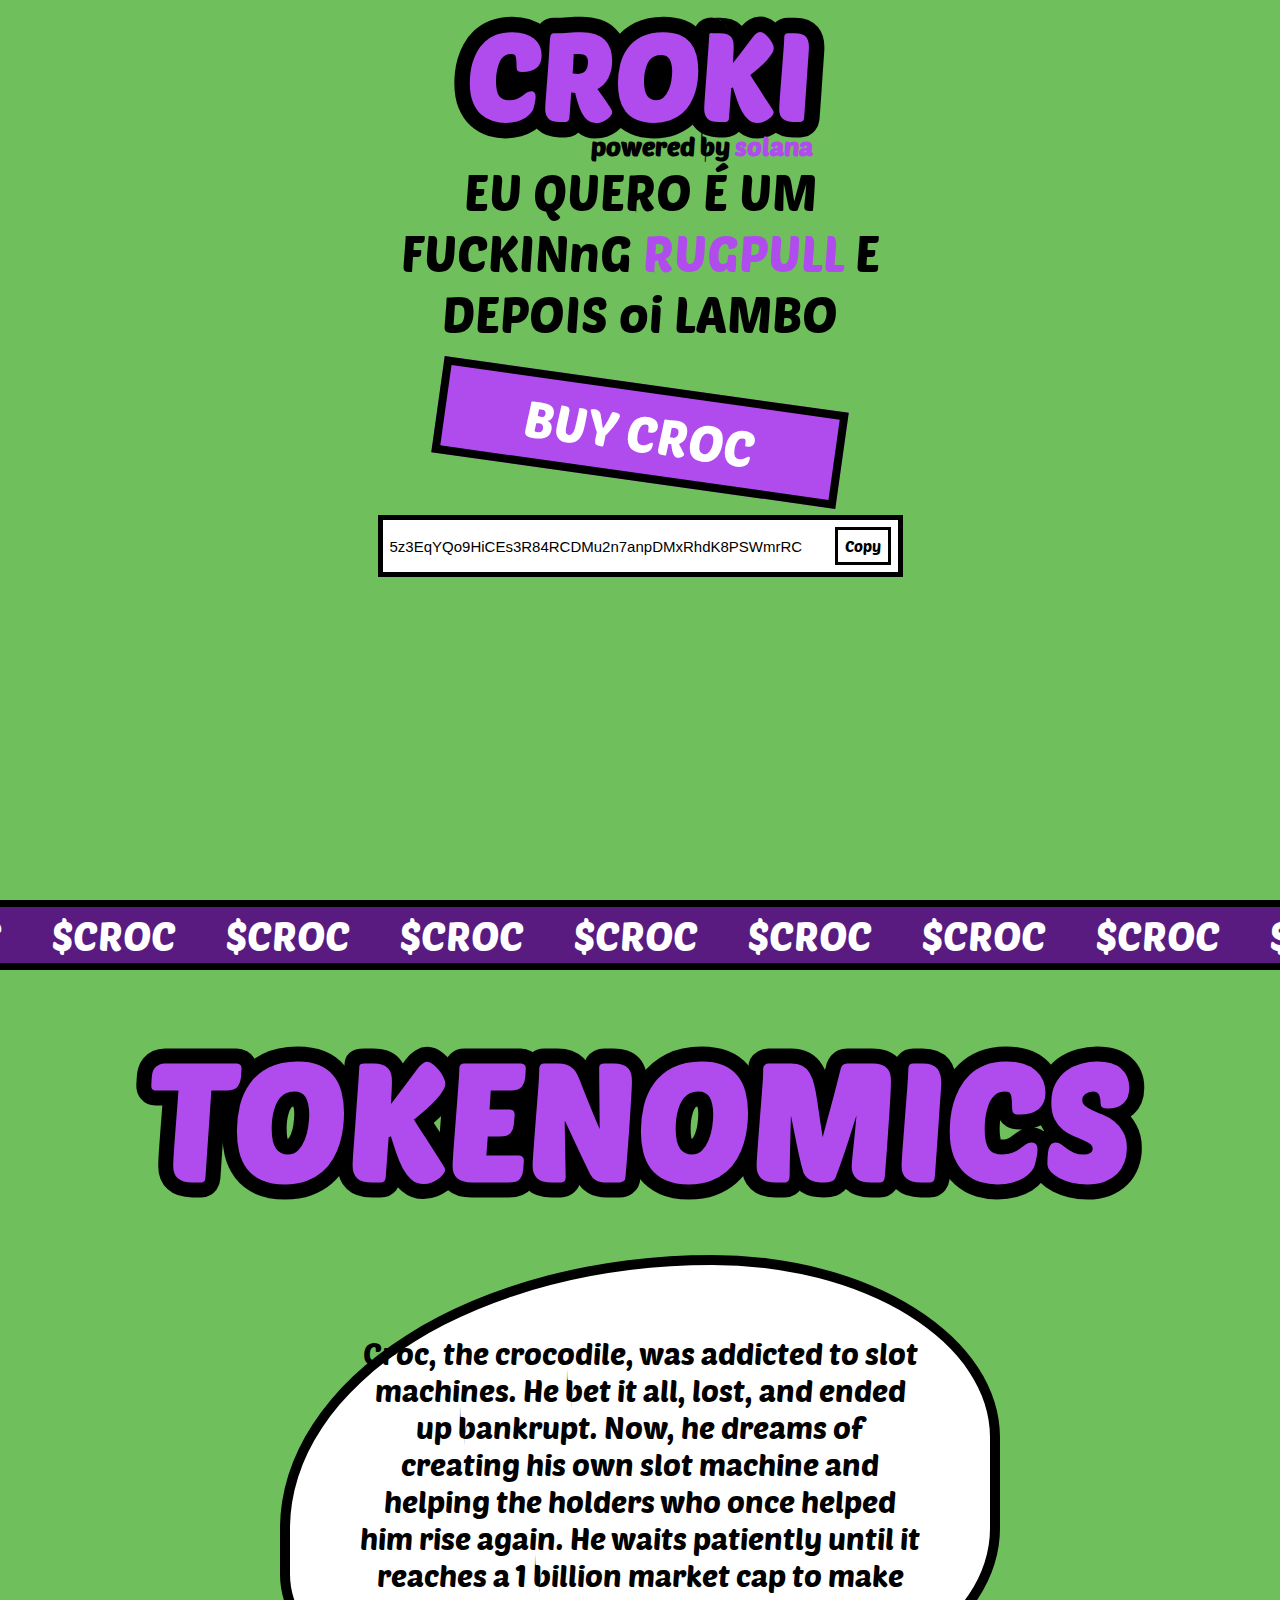
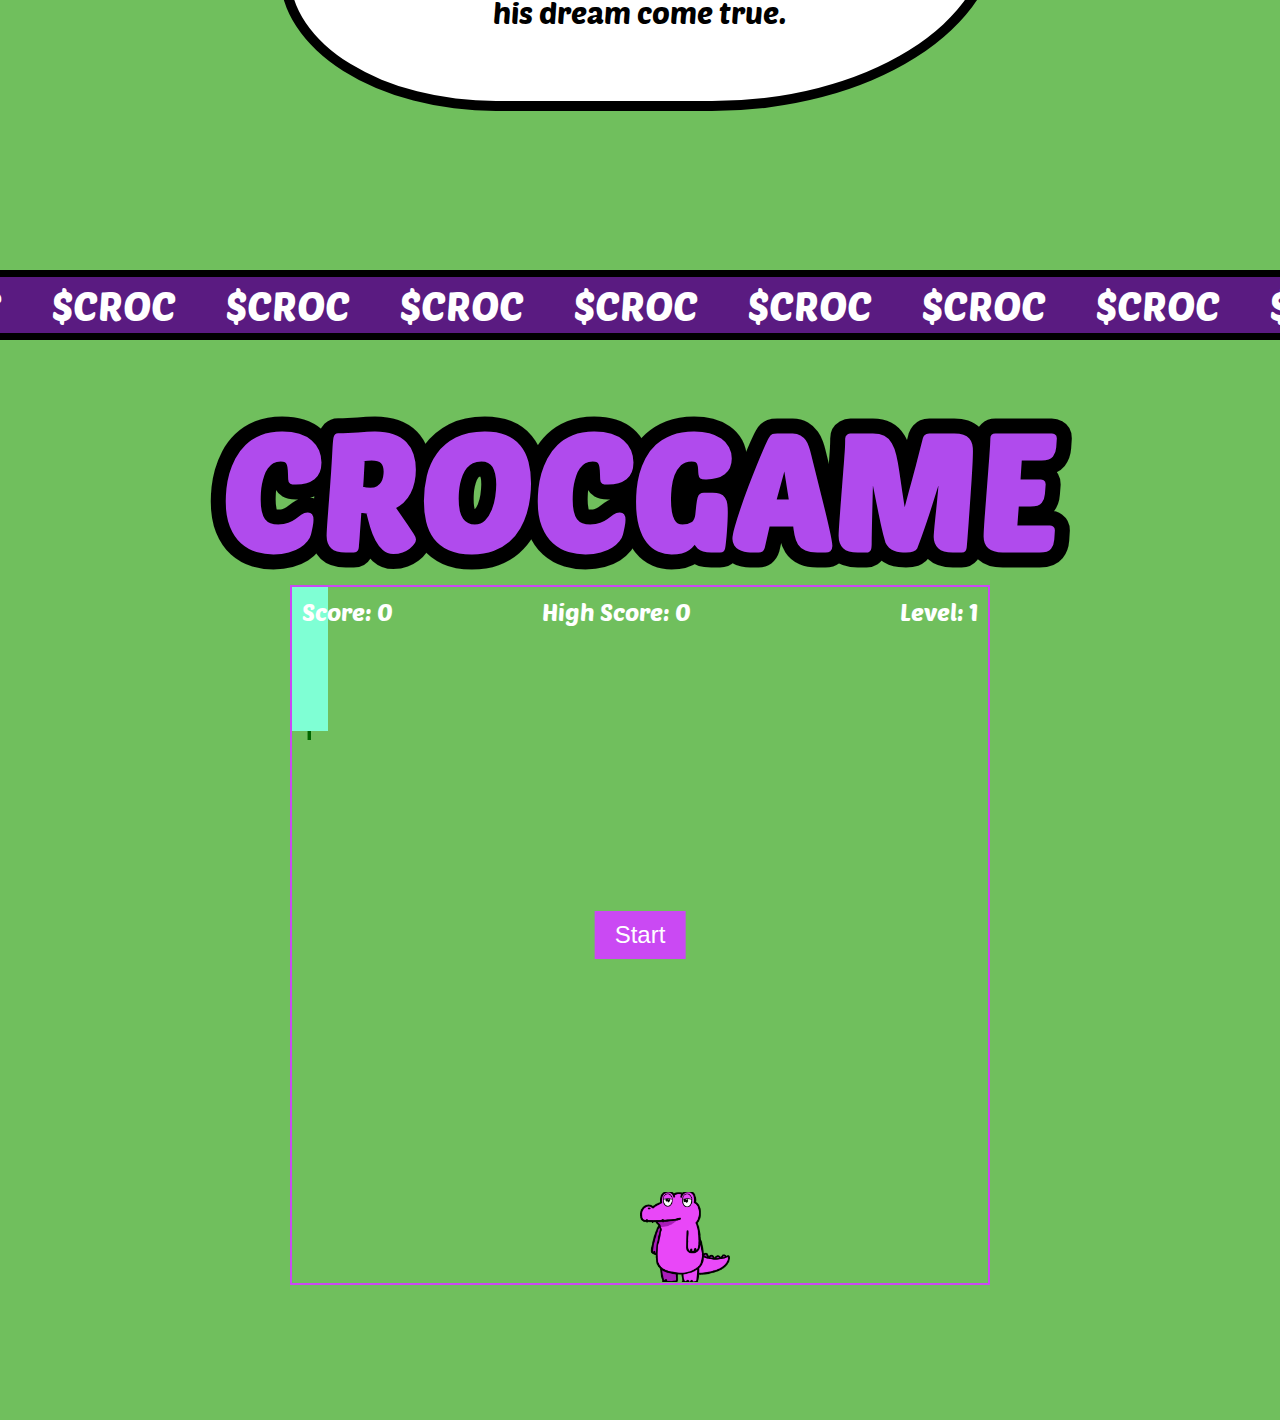
==== index.html @ 1fcf61d6 "." ====
<!DOCTYPE html>
<html lang="en">

<head>
    <meta charset="UTF-8">
    <meta name="viewport"
        content="height=device-height, width=device-width, initial-scale=1.0, minimum-scale=1.0, target-densitydpi=device-dpi">
    <link rel="stylesheet" href="style.css">
    <link rel="stylesheet" href="game.css">
    <link rel="stylesheet" href="coins.css">
    <script src="https://kit.fontawesome.com/4a74bfd6d0.js" crossorigin="anonymous"></script>
    <script src="game.js"></script>
    <title>CrocSlot</title>
</head>

<body>

    <section>
        <div class="hero">
            <div class="title">
                <h1>CROKI</h1>
                <h3>powered by <span>solana </span></h3>
            </div>
            <div class="hero2">
                <div class="main_img">
                    <img src="images/crocslot_animated_3.gif" alt="">
                </div>
                <div class="hero_right">
                    <div class="text">
                        <p>EU QUERO É UM FUCKINnG <span> RUGPULL</span> E DEPOIS oi LAMBO</p>
                    </div>
                    <a class="buy_btn" href="">BUY CROC</a>
                    <!-- <div class="social">
                        <ul>
                            <li><a href=""><i class="fa-brands fa-telegram"></i></a></li>
                            <li><a href=""><i class="fa-brands fa-x-twitter"></i></a></li>
                            <li><a href=""><i class="fa-brands fa-square-instagram"></i></a></li>
                        </ul>
                    </div> -->
                    <div class="wallet">
                        <div class="clipboard">
                            <input type="text" value="5z3EqYQo9HiCEs3R84RCDMu2n7anpDMxRhdK8PSWmrRC" id="myInput">
                            <button onclick="myFunction()">Copy </button>
                        </div>
                    </div>
                </div>
            </div>
        </div>
    </section>
    <section class="announce_bar">
        <p>$CROC</p>
        <p>$CROC</p>
        <p>$CROC</p>
        <p>$CROC</p>
        <p>$CROC</p>
        <p>$CROC</p>
        <p>$CROC</p>
        <p>$CROC</p>
        <p>$CROC</p>
        <p>$CROC</p>
        <p>$CROC</p>
        <p>$CROC</p>
        <p>$CROC</p>
        <p>$CROC</p>
        <p>$CROC</p>
        <p>$CROC</p>
        <p>$CROC</p>
        <p>$CROC</p>
        <p>$CROC</p>
        <p>$CROC</p>
        <p>$CROC</p>
        <p>$CROC</p>
        <p>$CROC</p>
        <p>$CROC</p>
        <p>$CROC</p>
        <p>$CROC</p>
        <p>$CROC</p>
        <p>$CROC</p>

    </section>
    <section class="tokenomics">
        <div class="token_title">
            <h1>TOKENOMICS</h1>
        </div>
        <div class="token2">
            <div class="square">
                <p>Croc, the crocodile, was addicted to slot machines. He bet it all, lost, and ended up bankrupt. Now,
                    he dreams of creating his own
                    slot machine and helping the holders
                    who once helped him rise again. He waits patiently until it reaches a 1 billion market cap to make
                    his dream come true.</p>



            </div>
        </div>
        <div class="symbol">
            <img src="/images/crocslot_logo_mini.png" alt="">
            <img src="/images/crocslot_logo_mini.png" alt="">
            <img src="/images/crocslot_logo_mini.png" alt="">
            <img src="/images/crocslot_logo_mini.png" alt="">
            <img src="/images/crocslot_logo_mini.png" alt="">
            <img src="/images/crocslot_logo_mini.png" alt="">
            <img src="/images/crocslot_logo_mini.png" alt="">
            <img src="/images/crocslot_logo_mini.png" alt="">
            <img src="/images/crocslot_logo_mini.png" alt="">
            <img src="/images/crocslot_logo_mini.png" alt="">

        </div>
        <div class="symbol2">
            <img src="/images/crocslot_logo_mini.png" alt="">
            <img src="/images/crocslot_logo_mini.png" alt="">
            <img src="/images/crocslot_logo_mini.png" alt="">
            <img src="/images/crocslot_logo_mini.png" alt="">
            <img src="/images/crocslot_logo_mini.png" alt="">
            <img src="/images/crocslot_logo_mini.png" alt="">
            <img src="/images/crocslot_logo_mini.png" alt="">
            <img src="/images/crocslot_logo_mini.png" alt="">
            <img src="/images/crocslot_logo_mini.png" alt="">
            <img src="/images/crocslot_logo_mini.png" alt="">

        </div>
    </section>
    <section class="announce_bar">

        <p>$CROC</p>
        <p>$CROC</p>
        <p>$CROC</p>
        <p>$CROC</p>
        <p>$CROC</p>
        <p>$CROC</p>
        <p>$CROC</p>
        <p>$CROC</p>
        <p>$CROC</p>
        <p>$CROC</p>
        <p>$CROC</p>
        <p>$CROC</p>
        <p>$CROC</p>
        <p>$CROC</p>
        <p>$CROC</p>
        <p>$CROC</p>
        <p>$CROC</p>
        <p>$CROC</p>
        <p>$CROC</p>
        <p>$CROC</p>
        <p>$CROC</p>
        <p>$CROC</p>
        <p>$CROC</p>
        <p>$CROC</p>
        <p>$CROC</p>
        <p>$CROC</p>
        <p>$CROC</p>
        <p>$CROC</p>

    </section>
    <section class="roadmap">
        <div class="token_title">
            <h1>CROCGAME</h1>
        </div>
        <div class="game-container">
            <div id="player"></div>
            <div id="obstacle" class="obstacle"></div>
            <div id="collectible" class="collectible"></div>
            <div id="power-up" class="power-up"></div>
            <div class="score" id="score">Score: 0</div>
            <div class="high-score" id="high-score">High Score: 0</div>
            <div class="level" id="level">Level: 1</div>
            <button id="start-button">Start</button>
            <div id="game-over">Game Over</div>
        </div>
    </section>
    <footer>

    </footer>
    <script>
        function myFunction() {
            // Get the text field
            var copyText = document.getElementById("myInput");

            // Select the text field
            copyText.select();
            copyText.setSelectionRange(0, 99999); // For mobile devices

            // Copy the text inside the text field
            navigator.clipboard.writeText(copyText.value);

            // Alert the copied text


        }
    </script>
    <script>
        document.getElementById("myInput").addEventListener("mousedown", function (event) {
            event.preventDefault();
        });


        const crazyButtons = document.querySelectorAll('.buy_btn');

        // define our functions
        function goCrazy() {
            // get a random number for the left offset
            // random num for top offset
            const offsetLeft = Math.random() * (window.innerWidth - this.clientWidth);
            const offsetTop = Math.random() * (window.innerHeight - this.clientHeight);

            console.log(offsetLeft, offsetTop);

            // apply those numbers to the button
            this.style.top = offsetTop + 'px';
            this.style.left = offsetLeft + 'px';
        }

        // add event listeners
        crazyButtons.forEach(button => button.addEventListener('mouseenter', goCrazy));



    </script>



</body>

</html>
---- style.css ----
@font-face {
    font-family: 'poet';
    src: url('poetsenone-regular-webfont.woff2') format('woff2'),
        url('poetsenone-regular-webfont.woff') format('woff');
    font-weight: normal;
    font-style: normal;

}

@font-face {
    font-family: 'every';
    src: url('every_sunday-webfont.woff2') format('woff2'),
        url('every_sunday-webfont.woff') format('woff');
    font-weight: normal;
    font-style: normal;

}

* {
    box-sizing: border-box;
    padding: 0;
    margin: 0;
}

html,
body {
    overflow-x: hidden;
}

body {
    overflow-x: hidden;
    padding: 0px;
    margin: 0;
    scroll-behavior: smooth;
    background-color: white;
    font-family: poet;
    background-color: #70bf5d;
}

.hero {
   
    min-height:calc(100vh);
    position: relative;
    display: flex;
    align-items: center;
    flex-direction: column;
    z-index: 2;
}

.title h1 {
    color: #b04bed;
    font-size: 120px;
   /*  -webkit-text-stroke: 6px black; */
    font-weight: bolder;
    font-family:poet;
    letter-spacing: 0PX;
    paint-order: stroke fill ;
    -webkit-text-stroke-width: 31px;
    -webkit-text-stroke-color: black;

}

.title h3 {
    color: black;
    text-align: right;
    font-size: 25px;
    margin-top: -15px;

}

.title h3 span {
    color: #b04bed;
}

.main_img img {
    width: 500px;

}

.hero2 {
    max-width: 100vw;
    display: flex;
    justify-content: center;
    align-items: center;
}

.hero_right {
    display: flex;
    justify-content: center;
    align-items: center;
    width: 50%;
    flex-direction: column;
}

.text {
    display: flex;
    max-width: 80%;
    justify-content: center;
    align-items: center;
    color: black;
    font-size: 50px;
    text-align: center;
}

.text span {
    color: #b04bed;
}

.hero_right .buy_btn {
    text-decoration: none;
    border: solid 8px black;
    color: white;
    background-color: #b04bed;
    padding: 10px 80px;
    font-size: 50px;
    margin-top: 40px;
    transform: rotate(8deg);
    animation: shake .1s infinite;
}

@keyframes shake {
    0% {
        transform: scale(1);
    }

    50% {
        transform: scale(1.05);
    }

    100% {
        transform: scale(1);
    }
}

.social {
    margin-top: 50px;
}

.social ul {
    display: flex;
    list-style-type: none;

}

.social ul li a {
    padding: 10px 15px;
    background-color: black;
    margin: 20px;
    color: #b04bed;
    font-size: 40px;

}

.social ul li:nth-child(1) {
    transform: rotate(8deg);
}

.social ul li:nth-child(2) {
    transform: rotate(-6deg);
}

.social ul li:nth-child(3) {
    transform: rotate(15deg);
}

.announce_bar {
    height: 70px;
    border: solid 7px black;
    background-color: #5a1b81;
    display: flex;
    width: 120vw;
    justify-content: center;
    align-items: center;
    z-index: 3;
    position: relative;
    margin-left: -20px;

}

.announce_bar P {
    margin-right: 50PX;
    font-size: 40px;
    color: white;
    animation: translate 7s infinite linear;
}

@keyframes translate {
    from {
        transform: translateX(0);
    }

    to {
        transform: translateX(-1000%);
    }
}

.tokenomics {
    height: 100vh;
    
}

.token_title {
    font-size: 80px;
    font-family: poet;
    width: 100%;
    display: flex;
    text-align: center;
    justify-content: center;
    padding-top: 50px;
    color: #b04bed;

    z-index: 2;
}

.token_title h1 {
    z-index: 2;
    letter-spacing: 0PX;
    paint-order: stroke fill ;
    -webkit-text-stroke-width: 30px;
    -webkit-text-stroke-color: black;
}

.token2 {
    width: 100%;
    display: flex;
    justify-content: center;
    padding: 40px;
}

.square {
    width: 60%;
    height: 80%;
    background-color: white;
    font-size: 30px;
    padding: 70px;
    border: solid 10px;
    border-radius: 60% 40% 40% 30%;
    text-align: center;
    z-index: 2;
}

.wallet {
    position: relative;
    display: flex;
    margin-top: 50px;
    height: 30px;
    z-index: 5;
    width: 100%;
    justify-content: center;
    align-items: center;

}

.wallet .clipboard {
    padding: 7px;
    background-color: white;
    border: solid 5px;
    width: 525px;
    display: flex;

}

.clipboard input {
    text-decoration: none;
    border: none;
    font-size: 15px;
    margin-right: 5px;
    width: 600px;
}

.clipboard button {
    border: solid 3px;
    font-size: 15px;
    padding: 7px;
    background-color: white;
    cursor: pointer;
    font-family: poet;
}

.roadmap {
    height: 120vh;
    display: flex;
    flex-direction: column;
    align-items: center;

}

@media screen and (max-width: 900px) {
    .title h1 {
        font-size: 60px;
    }

    .title h3 {
        font-size: 20px;
        margin-top: -10px;
    }

    .hero2 {
        flex-direction: column;
    }

    .main_img img {
        width: 300px;
    }

    .text {
        font-size: 30px;
    }

    .hero_right .buy_btn {
        padding: 10px 20px;
        font-size: 20px;
        border: solid 5px black;
    }

    .wallet .clipboard {
        width: 90vw;
    }

    .wallet {
        top: 90vh;
    }

    .token_title {
        font-size: 40px;
    }

    .square {
        width: 100%;
        padding: 55px;
        font-size: 15px;
    }

    .game-container {
        width: 90vw;
        height: 70vh;
    }

    .tokenomics {
        height: 80vh;
    }

    .announce_bar P {
        font-size: 30px;
    }

    .announce_bar {
        height: 50px;
    }

    .hero_right {
        width: 100%;
    }
}
---- game.css ----
.game-container {
    position: relative;
    width: 100%;
    max-width: 700px;
    height: 100%;
    max-height: 700px;
    background-color: #70BF5D;
    border: 2px solid #CA49F3;
    overflow: hidden;
}

#player {
    position: absolute;
    bottom: 0.1vh;
    left: 50%;
    width: 10vh;
    height: 10vh;
    background: url("/images/croc_game.png") no-repeat center center / cover;
    cursor: grab;
}

.obstacle, .collectible, .power-up {
    position: absolute;
    width: 4vh;
    height: 16vh;
}

.obstacle {
    background: url("/images/redcandle.png") no-repeat center center / cover;
}

.collectible {
    height: 17vh;
    background: url("/images/verdecandle.png") no-repeat center center / cover;
}

.power-up {
    background-color: aquamarine;
}

.score, .high-score, .level {
    position: absolute;
    top: 10px;
    font-size: 24px;
    color: white;
}

.score { left: 10px; }
.high-score { left: 250px; }
.level { right: 10px; }

#start-button {
    position: absolute;
    top: 50%;
    left: 50%;
    transform: translate(-50%, -50%);
    padding: 10px 20px;
    font-size: 24px;
    cursor: pointer;
    background-color: #CA49F3;
    border: none;
    color: white;
    z-index: 1;
}

#game-over {
    position: absolute;
    top: 40%;
    left: 50%;
    transform: translate(-50%, -50%);
    font-size: 36px;
    color: white;
    display: none;
    z-index: 2;
}
---- coins.css ----
.symbol img:nth-child(1) {
    animation: slotani 6s linear infinite;
    position: absolute;
    top: -70px;
    left: 50px;
    width: 60px;
    animation-delay: 1s;
}

.symbol img:nth-child(2) {
    animation: slotani_left 3s linear infinite;
    position: absolute;
    top: -70px;
    left: 200px;
    width: 80px;
    animation-delay: 1.5s;
}

.symbol img:nth-child(3) {
    animation: slotani 5.2s linear infinite;
    position: absolute;
    top: -70px;
    left: 350px;
    width: 50px;
    animation-delay: .2s;
}

.symbol img:nth-child(4) {
    animation: slotani_left 5.4s linear infinite;
    position: absolute;
    top: -70px;
    left: 500px;
    width: 40px;
    animation-delay: 1s;
}

.symbol img:nth-child(5) {
    animation: slotani 5s linear infinite;
    position: absolute;
    top: -70px;
    left: 650px;
    width: 20px;
    animation-delay: 4s;
}

.symbol img:nth-child(6) {
    animation: slotani 5.9s linear infinite;
    position: absolute;
    top: -70px;
    left: 800px;
    width: 60px;
    animation-delay: 1.1s;
}

.symbol img:nth-child(7) {
    animation: slotani_left 4.7s linear infinite;
    position: absolute;
    top: -70px;
    left: 950px;
    width: 30px;
    animation-delay: 1.2s;
}

.symbol img:nth-child(8) {
    animation: slotani 5s linear infinite;
    position: absolute;
    top: -70px;
    left: 1100px;
    width: 50px;
    animation-delay: 2s;
}

.symbol img:nth-child(9) {
    animation: slotani_left 5s linear infinite;
    position: absolute;
    top: -70px;
    left: 1250px;
    width: 60px;
    animation-delay: 1.3s;
}

.symbol img:nth-child(10) {
    animation: slotani 3.7s linear infinite;
    position: absolute;
    top: -70px;
    left: 1400px;
    width: 70px;
    animation-delay: 0.8s;
}

.symbol img:nth-child(11) {
    animation: slotani 5.2s linear infinite;
    position: absolute;
    top: -70px;
    left: 1550px;
    width: 45px;
    animation-delay: 1.3s;
}
.symbol{
    z-index: 0;
}
.symbol2 img:nth-child(1) {
    animation: slotani_left 7s linear infinite;
    position: absolute;
    top: -70px;
    left: 80px;
    width: 60px;
    animation-delay: 3s;
}

.symbol2 img:nth-child(2) {
    animation: slotani_left 4s linear infinite;
    position: absolute;
    top: -70px;
    left: 160px;
    width: 80px;
    animation-delay: 2s;
}

.symbol2 img:nth-child(3) {
    animation: slotani 5.2s linear infinite;
    position: absolute;
    top: -70px;
    left: 200px;
    width: 50px;
    animation-delay: 2s;
}

.symbol2 img:nth-child(4) {
    animation: slotani 6s linear infinite;
    position: absolute;
    top: -70px;
    left: 350px;
    width: 50px;
    animation-delay: 1.5s;
}

.symbol2 img:nth-child(5) {
    animation: slotani 4.6s linear infinite;
    position: absolute;
    top: -70px;
    left: 400px;
    width: 20px;
    animation-delay: 1s;
}

.symbol2 img:nth-child(6) {
    animation: slotani_left 4.3s linear infinite;
    position: absolute;
    top: -70px;
    left: 580px;
    width: 60px;
    animation-delay: 1.4s;
}

.symbol2 img:nth-child(7) {
    animation: slotani 5s linear infinite;
    position: absolute;
    top: -70px;
    left: 625px;
    width: 36px;
    animation-delay: 2.4s;
}

.symbol2 img:nth-child(8) {
    animation: slotani_left 5s linear infinite;
    position: absolute;
    top: -70px;
    left: 750px;
    width: 39px;
    animation-delay: 2s;
}

.symbol2 img:nth-child(9) {
    animation: slotani 4s linear infinite;
    position: absolute;
    top: -70px;
    left: 1250px;
    width: 45px;
    animation-delay: 0.5s;
}

.symbol2 img:nth-child(10) {
    animation: slotani 4s linear infinite;
    position: absolute;
    top: -70px;
    left: 1300px;
    width: 80px;
    animation-delay: 1.5s;
}

.symbol2 img:nth-child(11) {
    animation: slotani_left 6s linear infinite;
    position: absolute;
    top: -70px;
    left: 1400px;
    width: 50px;
    animation-delay: 1.8s;
}
.symbol2{
    z-index: 0;
}

@keyframes slotani {
    from {
        transform: translateY(0px) rotate(0deg);


    }

    to {
        transform: translateY(120vh) rotate(90deg) ;
       
        

    }
}
@keyframes slotani_left {
    from {
        transform: translateY(0px) rotate(0deg);


    }

    to {
        transform: translateY(120vh) rotate(-90deg) ;
       
        

    }
}

@keyframes slotani_mobile {
    from {
        transform: translateY(0px) rotate(0deg);


    }

    to {
        transform: translateY(125vh) rotate(90deg);

    }
}
@media screen and (max-width: 900px){
.symbol img:nth-child(1) {
    animation: slotani_mobile 6s linear infinite;
    position: absolute;
    top: -70px;
    left: 50px;
    width: 60px;
    animation-delay: 1s;
}

.symbol img:nth-child(2) {
    animation: slotani_mobile 3s linear infinite;
    position: absolute;
    top: -70px;
    left: 200px;
    width: 80px;
    animation-delay: 1.5s;
}

.symbol img:nth-child(3) {
    animation: slotani_mobile 5.2s linear infinite;
    position: absolute;
    top: -70px;
    left: 350px;
    width: 50px;
    animation-delay: .2s;
}

.symbol img:nth-child(4) {
    animation: slotani_mobile 5.4s linear infinite;
    position: absolute;
    top: -70px;
    left: 500px;
    width: 40px;
    animation-delay: 1s;
}

.symbol img:nth-child(5) {
    animation: slotani_mobile 5s linear infinite;
    position: absolute;
    top: -70px;
    left: 650px;
    width: 20px;
    animation-delay: 4s;
}

.symbol img:nth-child(6) {
    animation: slotani_mobile 5.9s linear infinite;
    position: absolute;
    top: -70px;
    left: 800px;
    width: 60px;
    animation-delay: 1.1s;
}

.symbol img:nth-child(7) {
    animation: slotani_mobile 4.7s linear infinite;
    position: absolute;
    top: -70px;
    left: 950px;
    width: 30px;
    animation-delay: 1.2s;
}

.symbol img:nth-child(8) {
    animation: slotani_mobile 5s linear infinite;
    position: absolute;
    top: -70px;
    left: 1100px;
    width: 50px;
    animation-delay: 2s;
}

.symbol img:nth-child(9) {
    animation: slotani_mobile 5s linear infinite;
    position: absolute;
    top: -70px;
    left: 1250px;
    width: 60px;
    animation-delay: 1.3s;
}

.symbol img:nth-child(10) {
    animation: slotani_mobile 3.7s linear infinite;
    position: absolute;
    top: -70px;
    left: 1400px;
    width: 70px;
    animation-delay: 0.8s;
}

.symbol img:nth-child(11) {
    animation: slotani_mobile 5.2s linear infinite;
    position: absolute;
    top: -70px;
    left: 1550px;
    width: 45px;
    animation-delay: 1.3s;
}
.symbol2 img:nth-child(1) {
    animation: slotani_mobile 7s linear infinite;
    position: absolute;
    top: -70px;
    left: 80px;
    width: 60px;
    animation-delay: 3s;
}

.symbol2 img:nth-child(2) {
    animation: slotani_mobile 4s linear infinite;
    position: absolute;
    top: -70px;
    left: 160px;
    width: 80px;
    animation-delay: 2s;
}

.symbol2 img:nth-child(3) {
    animation: slotani_mobile 5.2s linear infinite;
    position: absolute;
    top: -70px;
    left: 200px;
    width: 50px;
    animation-delay: 2s;
}

.symbol2 img:nth-child(4) {
    animation: slotani_mobile 6s linear infinite;
    position: absolute;
    top: -70px;
    left: 350px;
    width: 50px;
    animation-delay: 1.5s;
}

.symbol2 img:nth-child(5) {
    animation: slotani_mobile 4.6s linear infinite;
    position: absolute;
    top: -70px;
    left: 400px;
    width: 20px;
    animation-delay: 1s;
}

.symbol2 img:nth-child(6) {
    animation: slotani_mobile 4.3s linear infinite;
    position: absolute;
    top: -70px;
    left: 580px;
    width: 60px;
    animation-delay: 1.4s;
}

.symbol2 img:nth-child(7) {
    animation: slotani_mobile 5s linear infinite;
    position: absolute;
    top: -70px;
    left: 625px;
    width: 36px;
    animation-delay: 2.4s;
}

.symbol2 img:nth-child(8) {
    animation: slotani_mobile 5s linear infinite;
    position: absolute;
    top: -70px;
    left: 750px;
    width: 39px;
    animation-delay: 2s;
}

.symbol2 img:nth-child(9) {
    animation: slotani_mobile 4s linear infinite;
    position: absolute;
    top: -70px;
    left: 1250px;
    width: 45px;
    animation-delay: 0.5s;
}

.symbol2 img:nth-child(10) {
    animation: slotani_mobile 4s linear infinite;
    position: absolute;
    top: -70px;
    left: 1300px;
    width: 80px;
    animation-delay: 1.5s;
}

.symbol2 img:nth-child(11) {
    animation: slotani_mobile 6s linear infinite;
    position: absolute;
    top: -70px;
    left: 1400px;
    width: 50px;
    animation-delay: 1.8s;
}
.symbol2{
    z-index: 0;
}
}
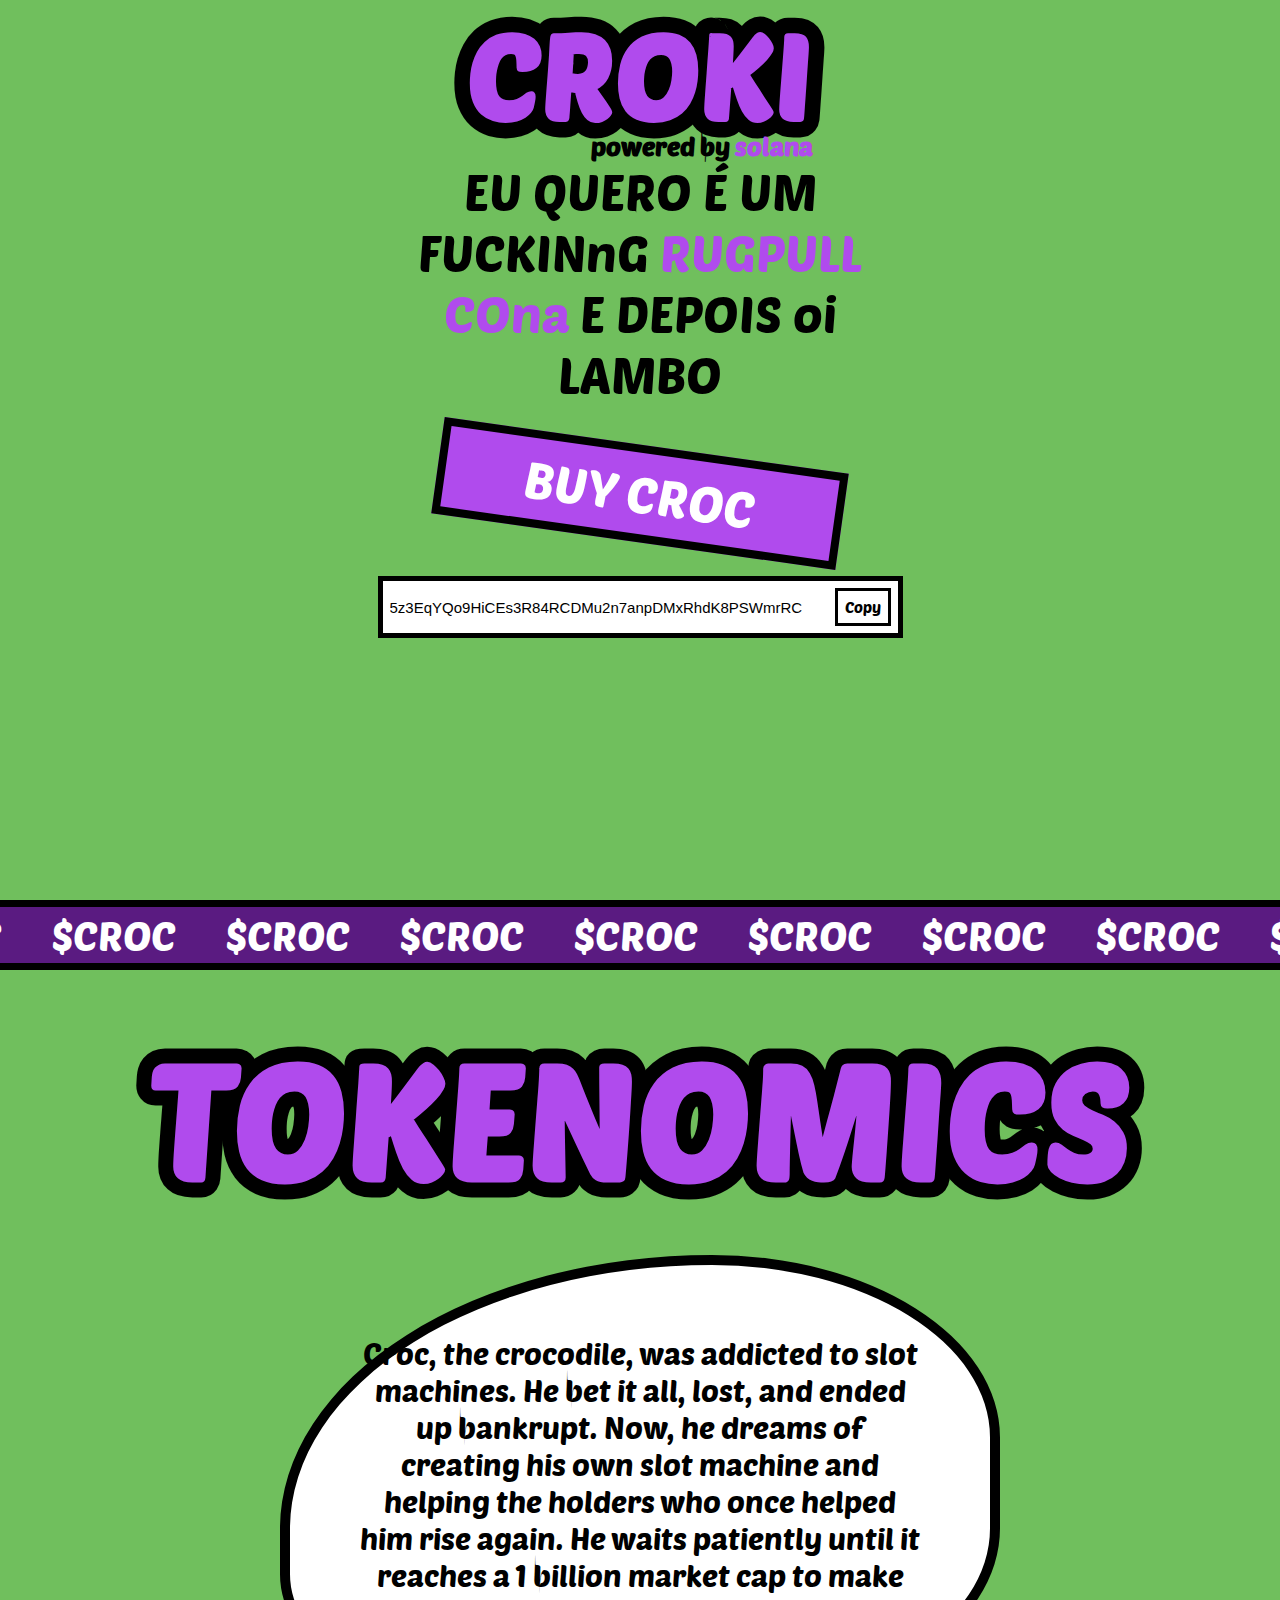
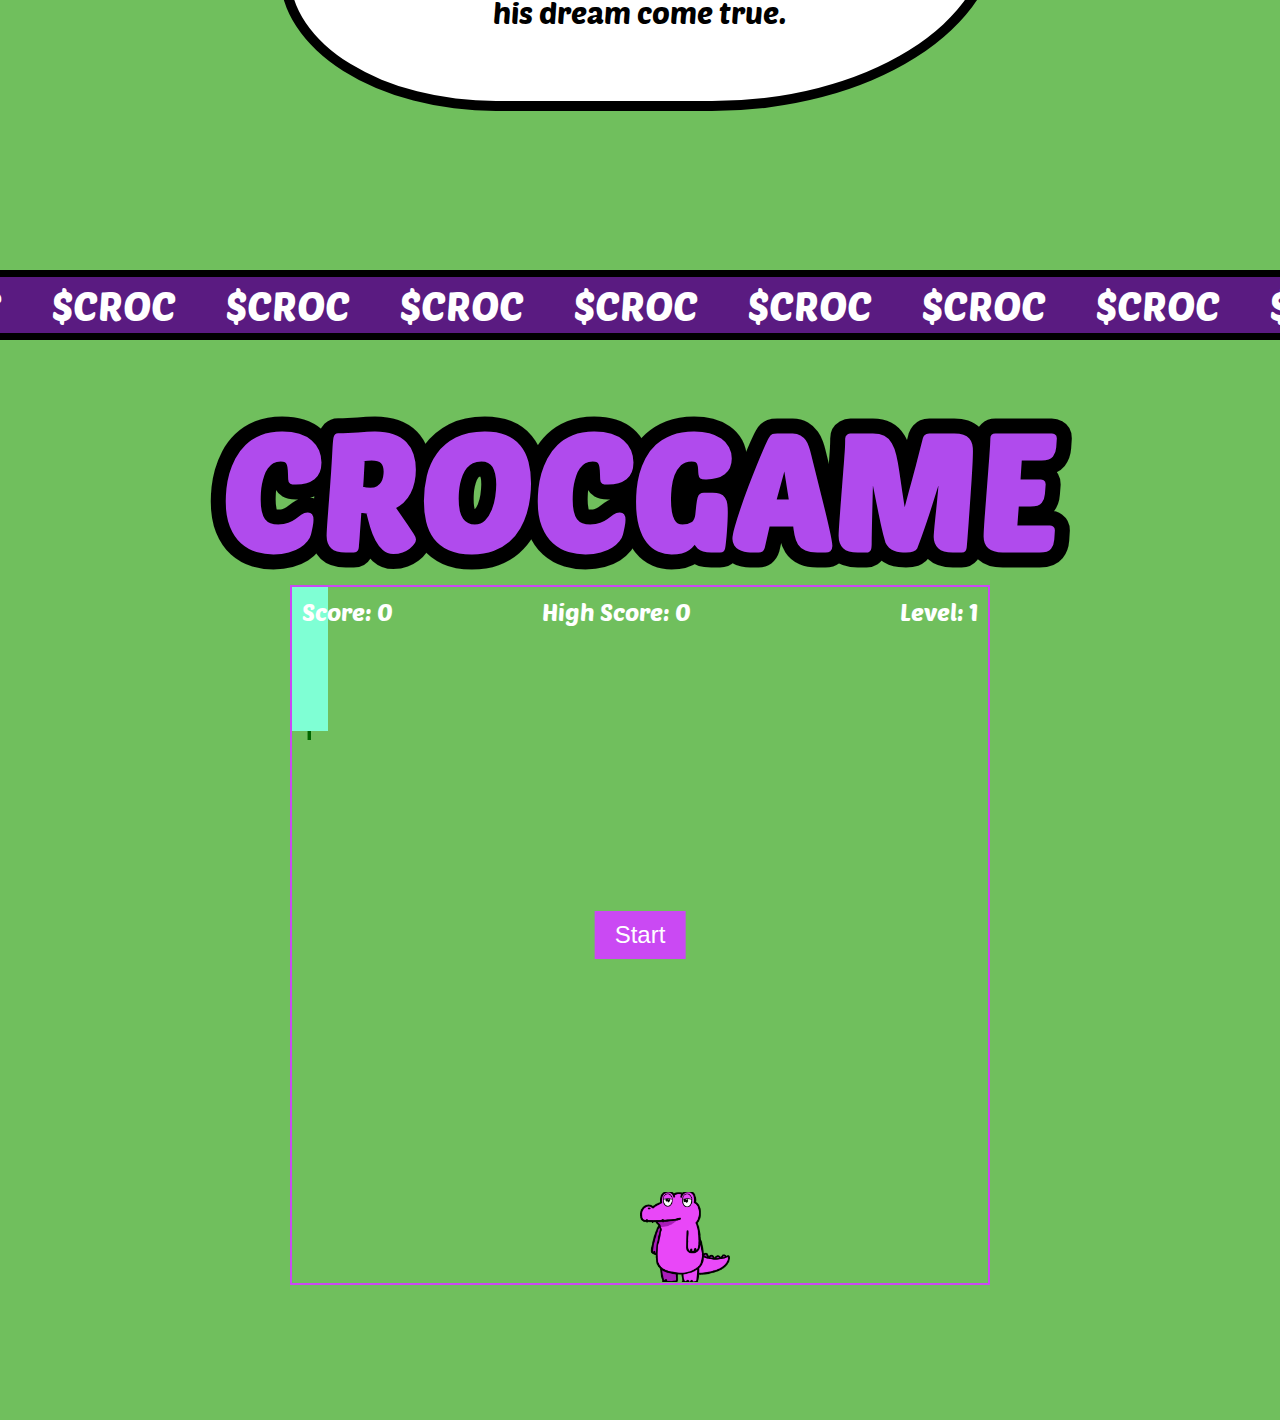
==== commit 4421aa1f: "." ====
--- a/index.html
+++ b/index.html
@@ -27,7 +27,7 @@
                 </div>
                 <div class="hero_right">
                     <div class="text">
-                        <p>EU QUERO É UM FUCKINnG <span> RUGPULL</span> E DEPOIS oi LAMBO</p>
+                        <p>EU QUERO É UM FUCKINnG <span> RUGPULL COna</span> E DEPOIS oi LAMBO</p>
                     </div>
                     <a class="buy_btn" href="">BUY CROC</a>
                     <!-- <div class="social">
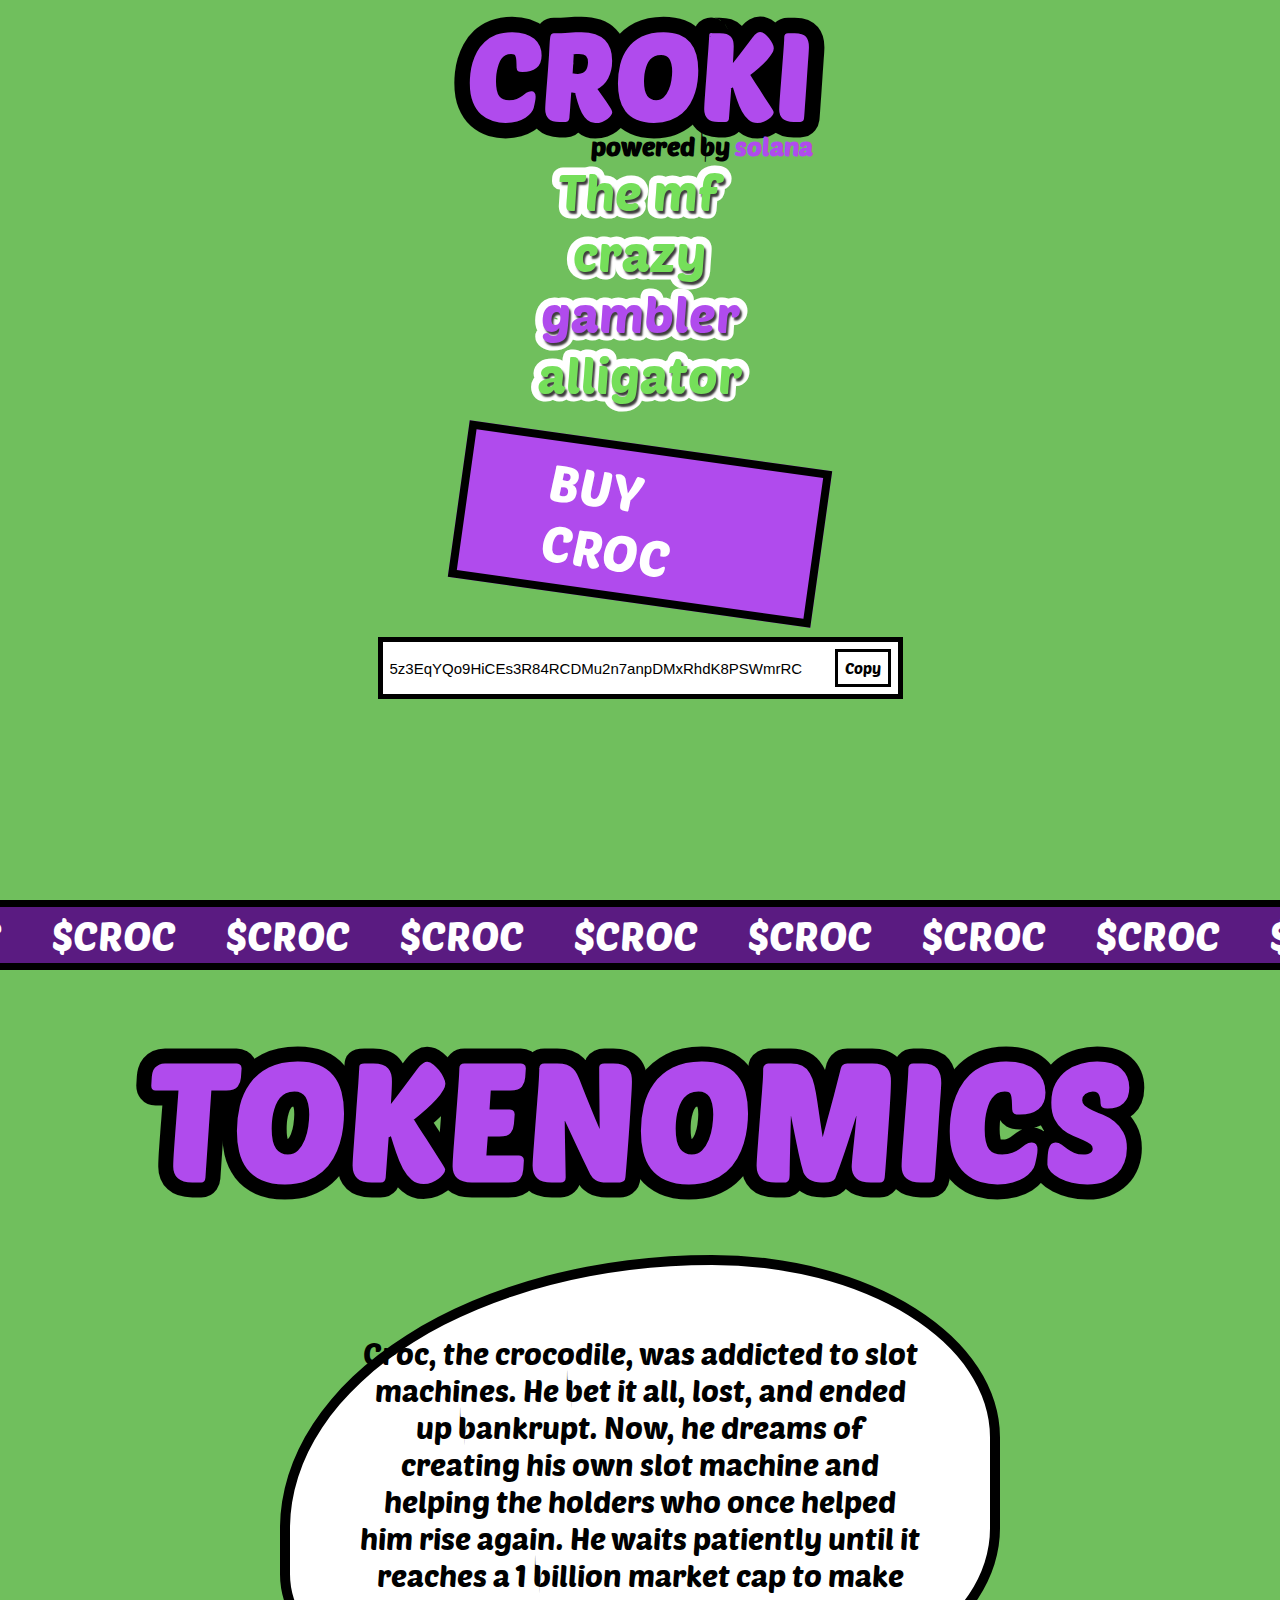
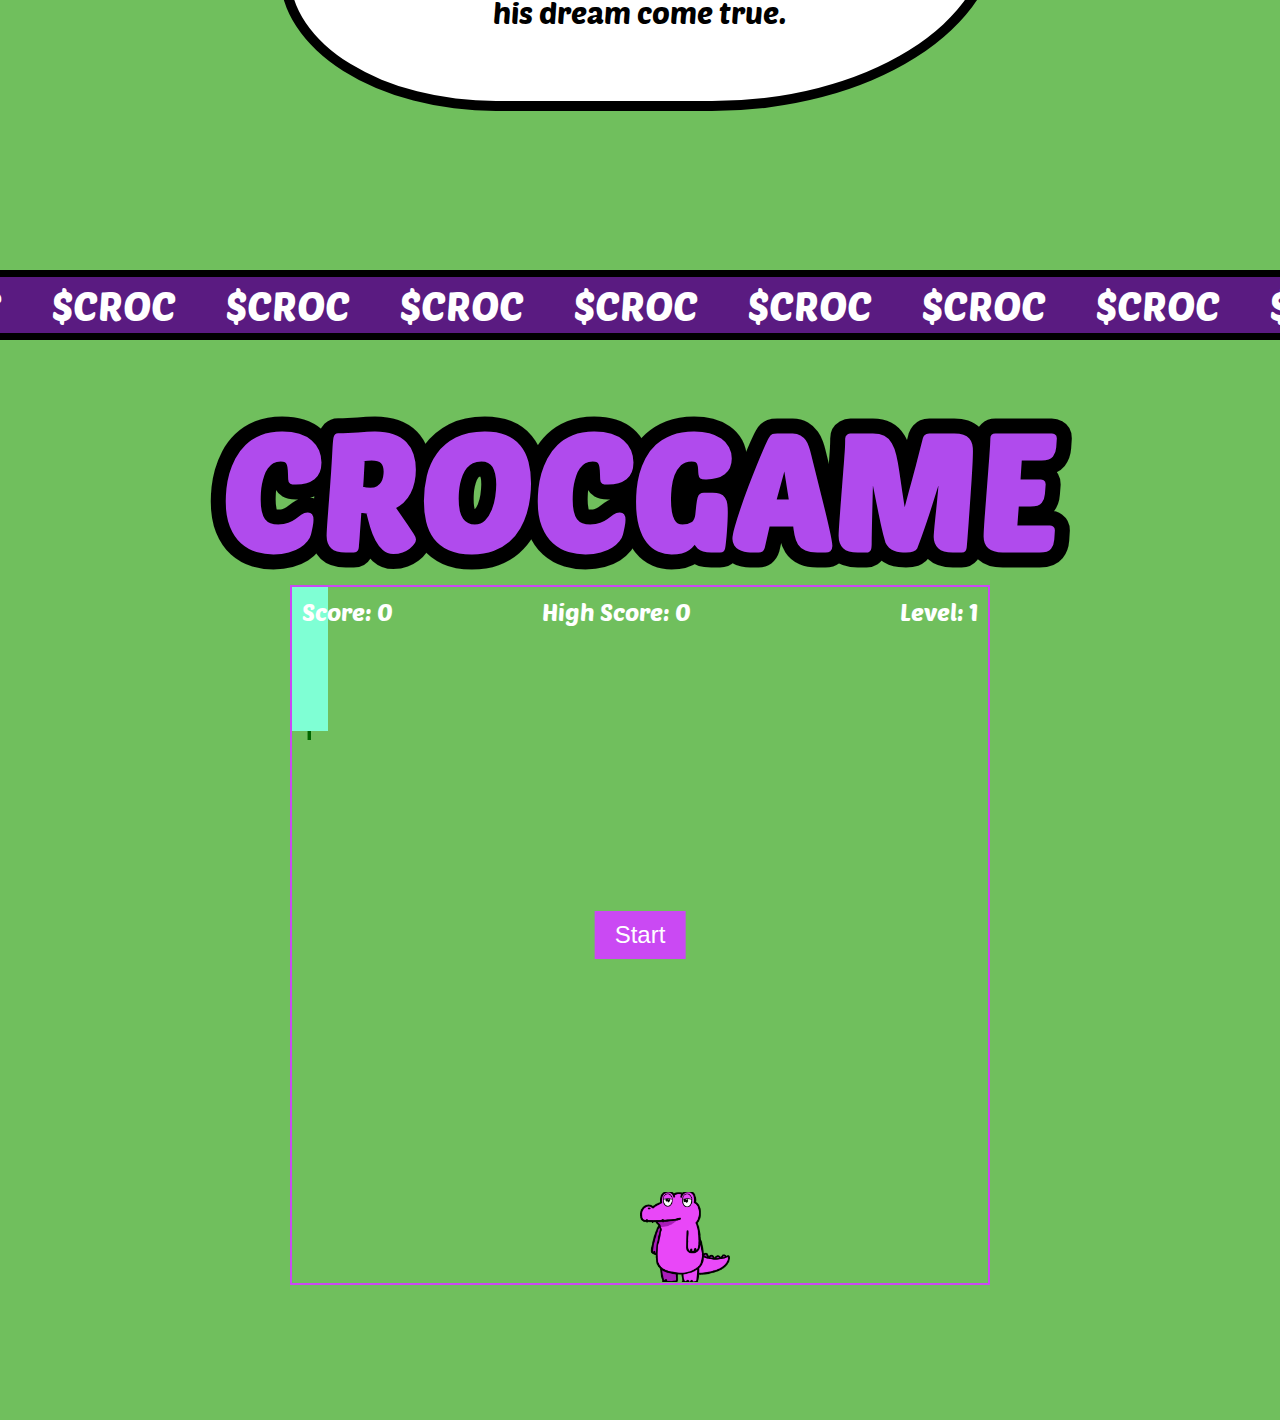
==== commit 2a1d5a75: "." ====
--- a/index.html
+++ b/index.html
@@ -27,7 +27,7 @@
                 </div>
                 <div class="hero_right">
                     <div class="text">
-                        <p>EU QUERO É UM FUCKINnG <span> RUGPULL COna</span> E DEPOIS oi LAMBO</p>
+                        <p>The mf crazy<span> gambler</span> alligator</p>
                     </div>
                     <a class="buy_btn" href="">BUY CROC</a>
                     <!-- <div class="social">
@@ -118,6 +118,10 @@
             <img src="/images/crocslot_logo_mini.png" alt="">
             <img src="/images/crocslot_logo_mini.png" alt="">
             <img src="/images/crocslot_logo_mini.png" alt="">
+            <img src="/images/crocslot_logo_mini.png" alt="">
+            <img src="/images/crocslot_logo_mini.png" alt="">
+            <img src="/images/crocslot_logo_mini.png" alt="">
+            <img src="/images/crocslot_logo_mini.png" alt="">
 
         </div>
     </section>
--- a/style.css
+++ b/style.css
@@ -38,8 +38,8 @@
 }
 
 .hero {
-   
-    min-height:calc(100vh);
+
+    min-height: calc(100vh);
     position: relative;
     display: flex;
     align-items: center;
@@ -50,11 +50,11 @@
 .title h1 {
     color: #b04bed;
     font-size: 120px;
-   /*  -webkit-text-stroke: 6px black; */
+    /*  -webkit-text-stroke: 6px black; */
     font-weight: bolder;
-    font-family:poet;
+    font-family: poet;
     letter-spacing: 0PX;
-    paint-order: stroke fill ;
+    paint-order: stroke fill;
     -webkit-text-stroke-width: 31px;
     -webkit-text-stroke-color: black;
 
@@ -97,9 +97,13 @@
     max-width: 80%;
     justify-content: center;
     align-items: center;
-    color: black;
+    color: #75df5a;
     font-size: 50px;
     text-align: center;
+    -webkit-text-stroke-width: 15px;
+    -webkit-text-stroke-color: rgb(255, 255, 255);
+    paint-order: stroke fill; 
+    text-shadow: 2px 3px 2px rgb(62, 61, 61);
 }
 
 .text span {
@@ -196,7 +200,7 @@
 
 .tokenomics {
     height: 100vh;
-    
+
 }
 
 .token_title {
@@ -215,7 +219,7 @@
 .token_title h1 {
     z-index: 2;
     letter-spacing: 0PX;
-    paint-order: stroke fill ;
+    paint-order: stroke fill;
     -webkit-text-stroke-width: 30px;
     -webkit-text-stroke-color: black;
 }
--- a/coins.css
+++ b/coins.css
@@ -197,6 +197,48 @@
     width: 50px;
     animation-delay: 1.8s;
 }
+.symbol2 img:nth-child(12) {
+    animation: slotani 4s linear infinite;
+    position: absolute;
+    top: -70px;
+    left: 1550px;
+    width: 45px;
+    animation-delay: 0.5s;
+}
+
+.symbol2 img:nth-child(13) {
+    animation: slotani 4s linear infinite;
+    position: absolute;
+    top: -70px;
+    left: 1700px;
+    width: 80px;
+    animation-delay: 1.5s;
+}
+
+.symbol2 img:nth-child(14) {
+    animation: slotani_left 6s linear infinite;
+    position: absolute;
+    top: -70px;
+    left: 1850px;
+    width: 50px;
+    animation-delay: 1.8s;
+}
+.symbol2 img:nth-child(15) {
+    animation: slotani_left 6s linear infinite;
+    position: absolute;
+    top: -70px;
+    left: 2000px;
+    width: 50px;
+    animation-delay: 1.8s;
+}
+.symbol2 img:nth-child(16) {
+    animation: slotani_left 5s linear infinite;
+    position: absolute;
+    top: -70px;
+    left: 2050px;
+    width: 50px;
+    animation-delay: 1.8s;
+}
 .symbol2{
     z-index: 0;
 }
@@ -209,7 +251,7 @@
     }
 
     to {
-        transform: translateY(120vh) rotate(90deg) ;
+        transform: translateY(110vh) rotate(90deg) ;
        
         
 
@@ -223,7 +265,7 @@
     }
 
     to {
-        transform: translateY(120vh) rotate(-90deg) ;
+        transform: translateY(110vh) rotate(-90deg) ;
        
         
 
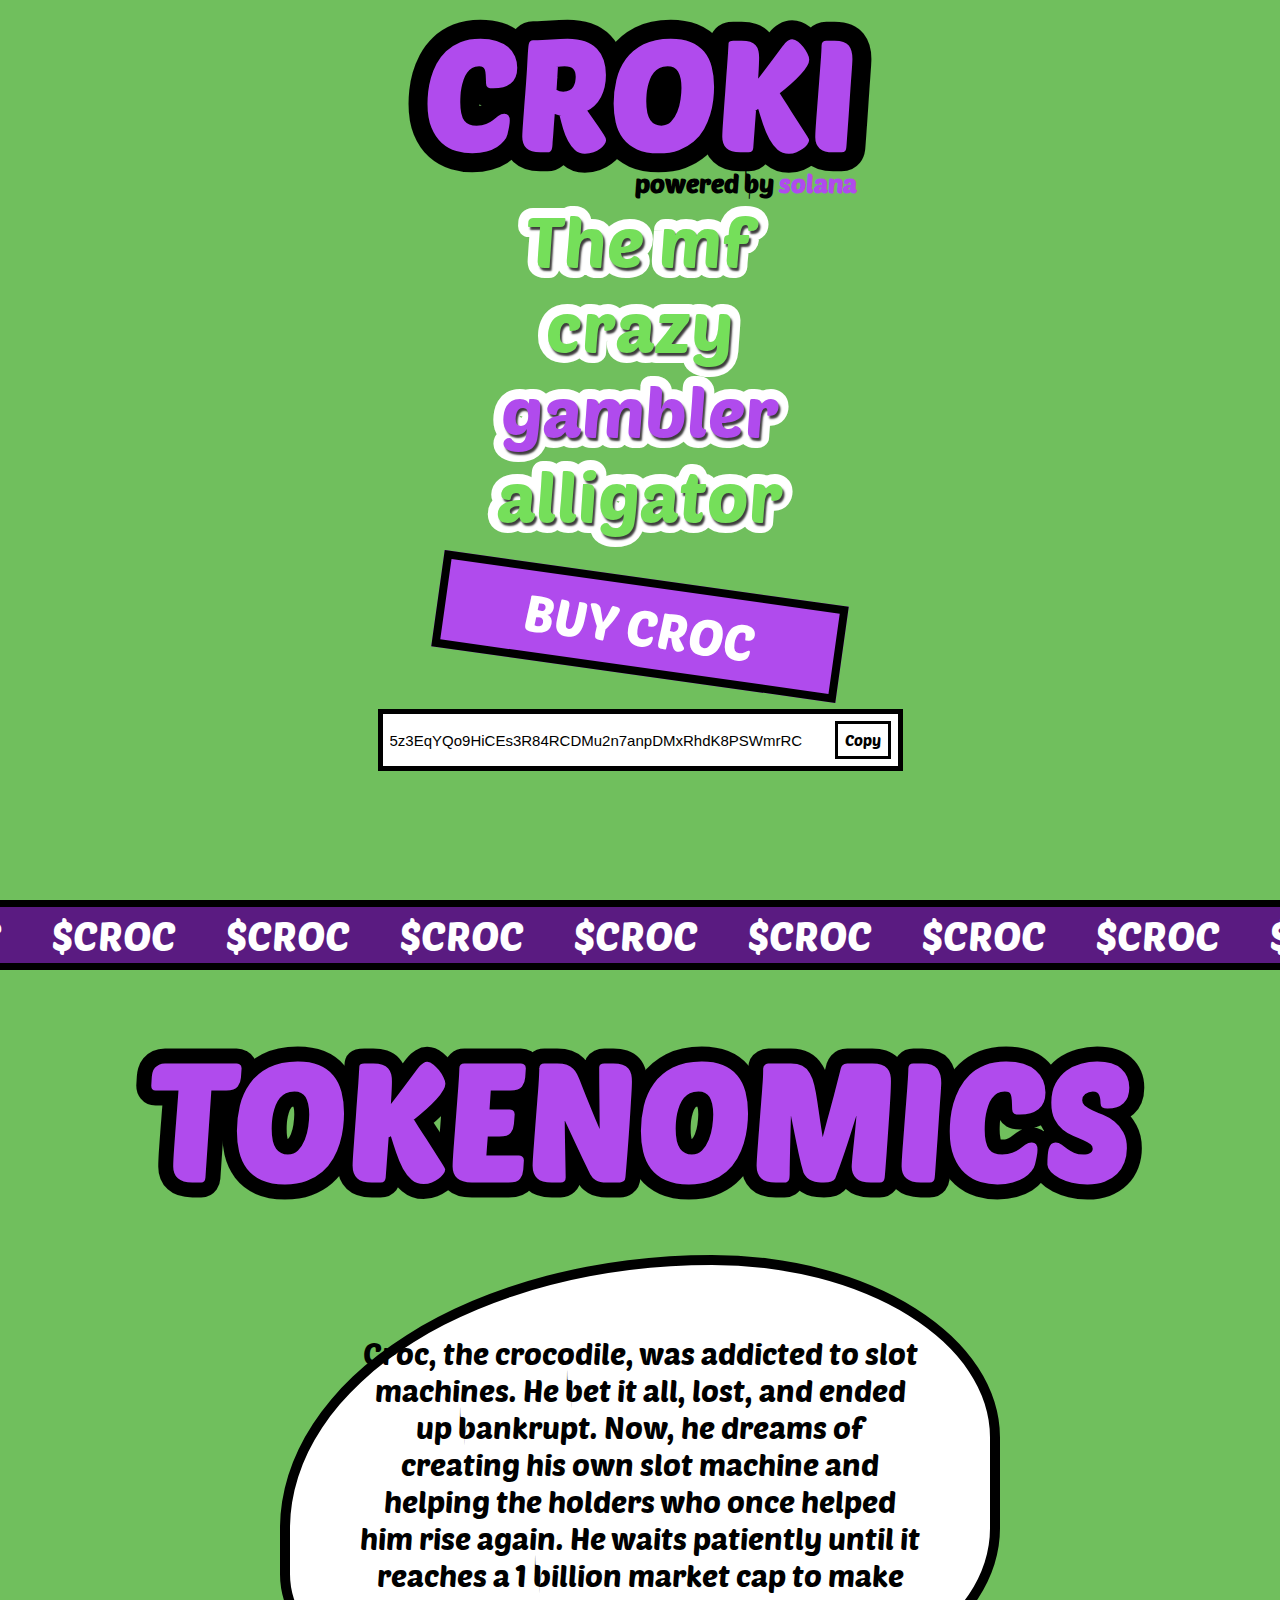
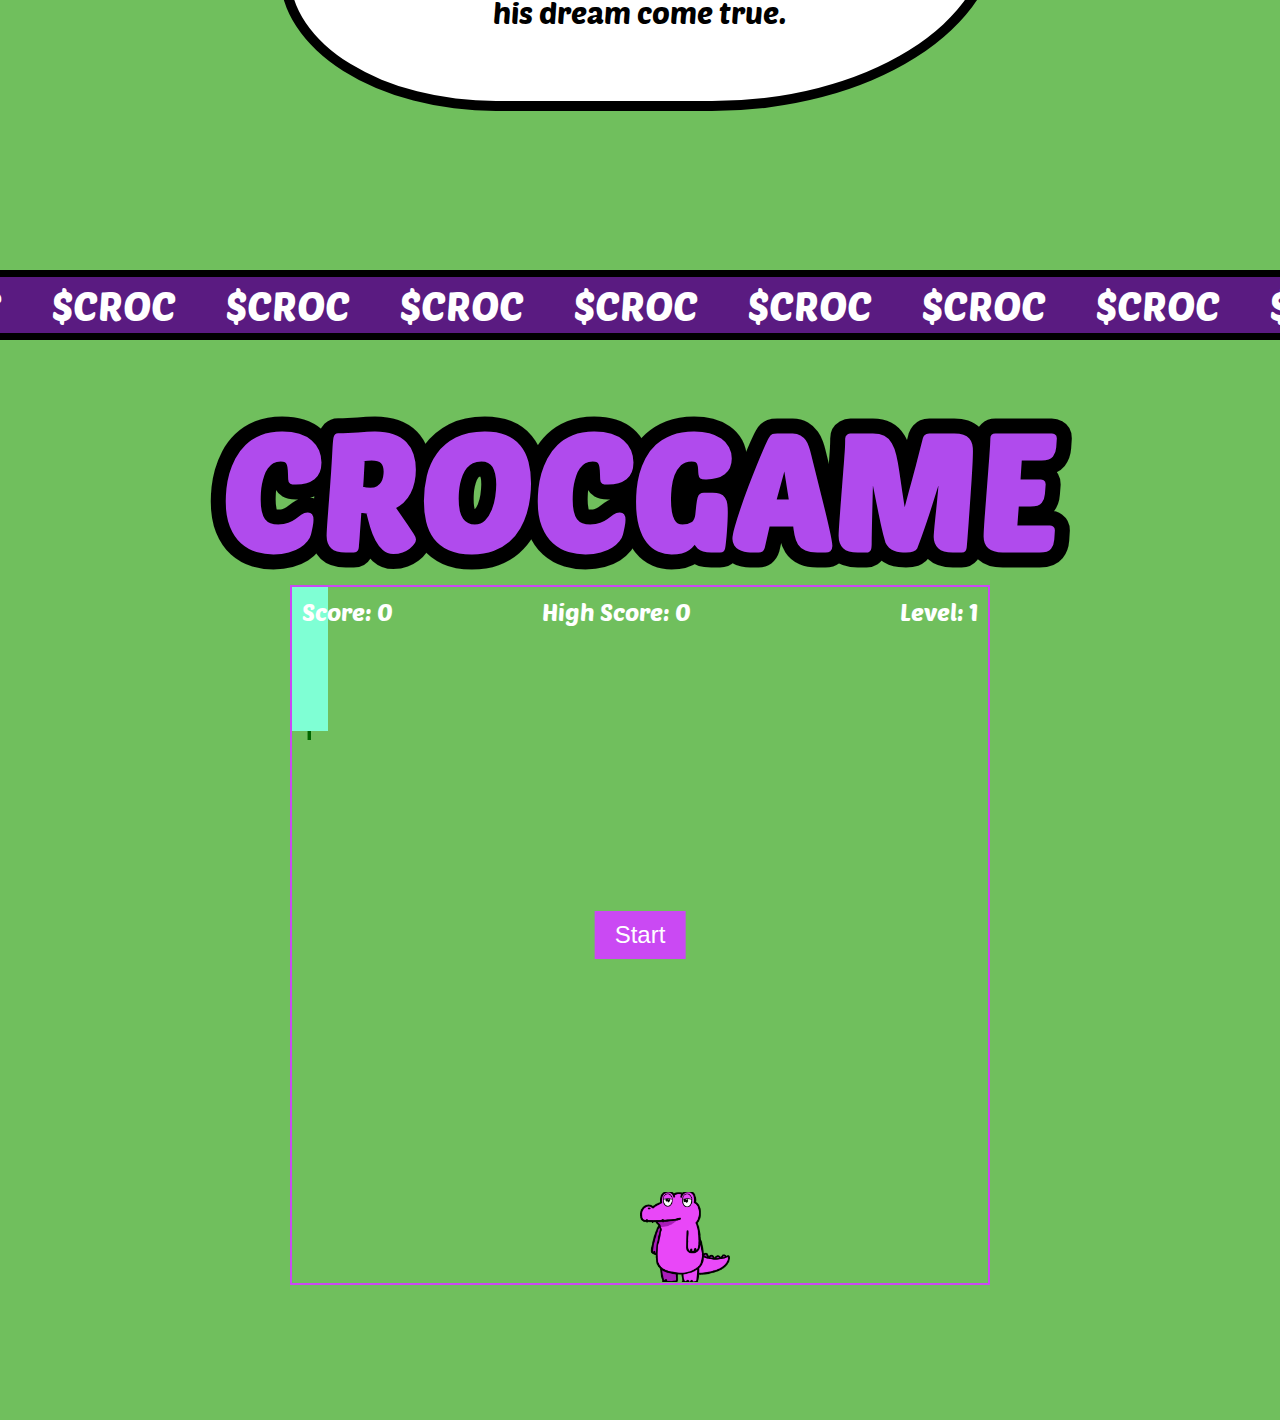
==== commit 62794fa9: "." ====
--- a/index.html
+++ b/index.html
@@ -89,10 +89,14 @@
                     slot machine and helping the holders
                     who once helped him rise again. He waits patiently until it reaches a 1 billion market cap to make
                     his dream come true.</p>
-
-
-
             </div>
+        </div>
+        <div class="cards">
+            <img src="" alt="">
+            <img src="" alt="">
+            <img src="" alt="">
+            <img src="" alt="">
+
         </div>
         <div class="symbol">
             <img src="/images/crocslot_logo_mini.png" alt="">
--- a/style.css
+++ b/style.css
@@ -49,13 +49,13 @@
 
 .title h1 {
     color: #b04bed;
-    font-size: 120px;
+    font-size: 150px;
     /*  -webkit-text-stroke: 6px black; */
     font-weight: bolder;
     font-family: poet;
     letter-spacing: 0PX;
     paint-order: stroke fill;
-    -webkit-text-stroke-width: 31px;
+    -webkit-text-stroke-width: 38px;
     -webkit-text-stroke-color: black;
 
 }
@@ -73,7 +73,8 @@
 }
 
 .main_img img {
-    width: 500px;
+    width: 85vh;
+    margin-top: -40px;
 
 }
 
@@ -98,9 +99,9 @@
     justify-content: center;
     align-items: center;
     color: #75df5a;
-    font-size: 50px;
+    font-size: 70px;
     text-align: center;
-    -webkit-text-stroke-width: 15px;
+    -webkit-text-stroke-width: 20px;
     -webkit-text-stroke-color: rgb(255, 255, 255);
     paint-order: stroke fill; 
     text-shadow: 2px 3px 2px rgb(62, 61, 61);
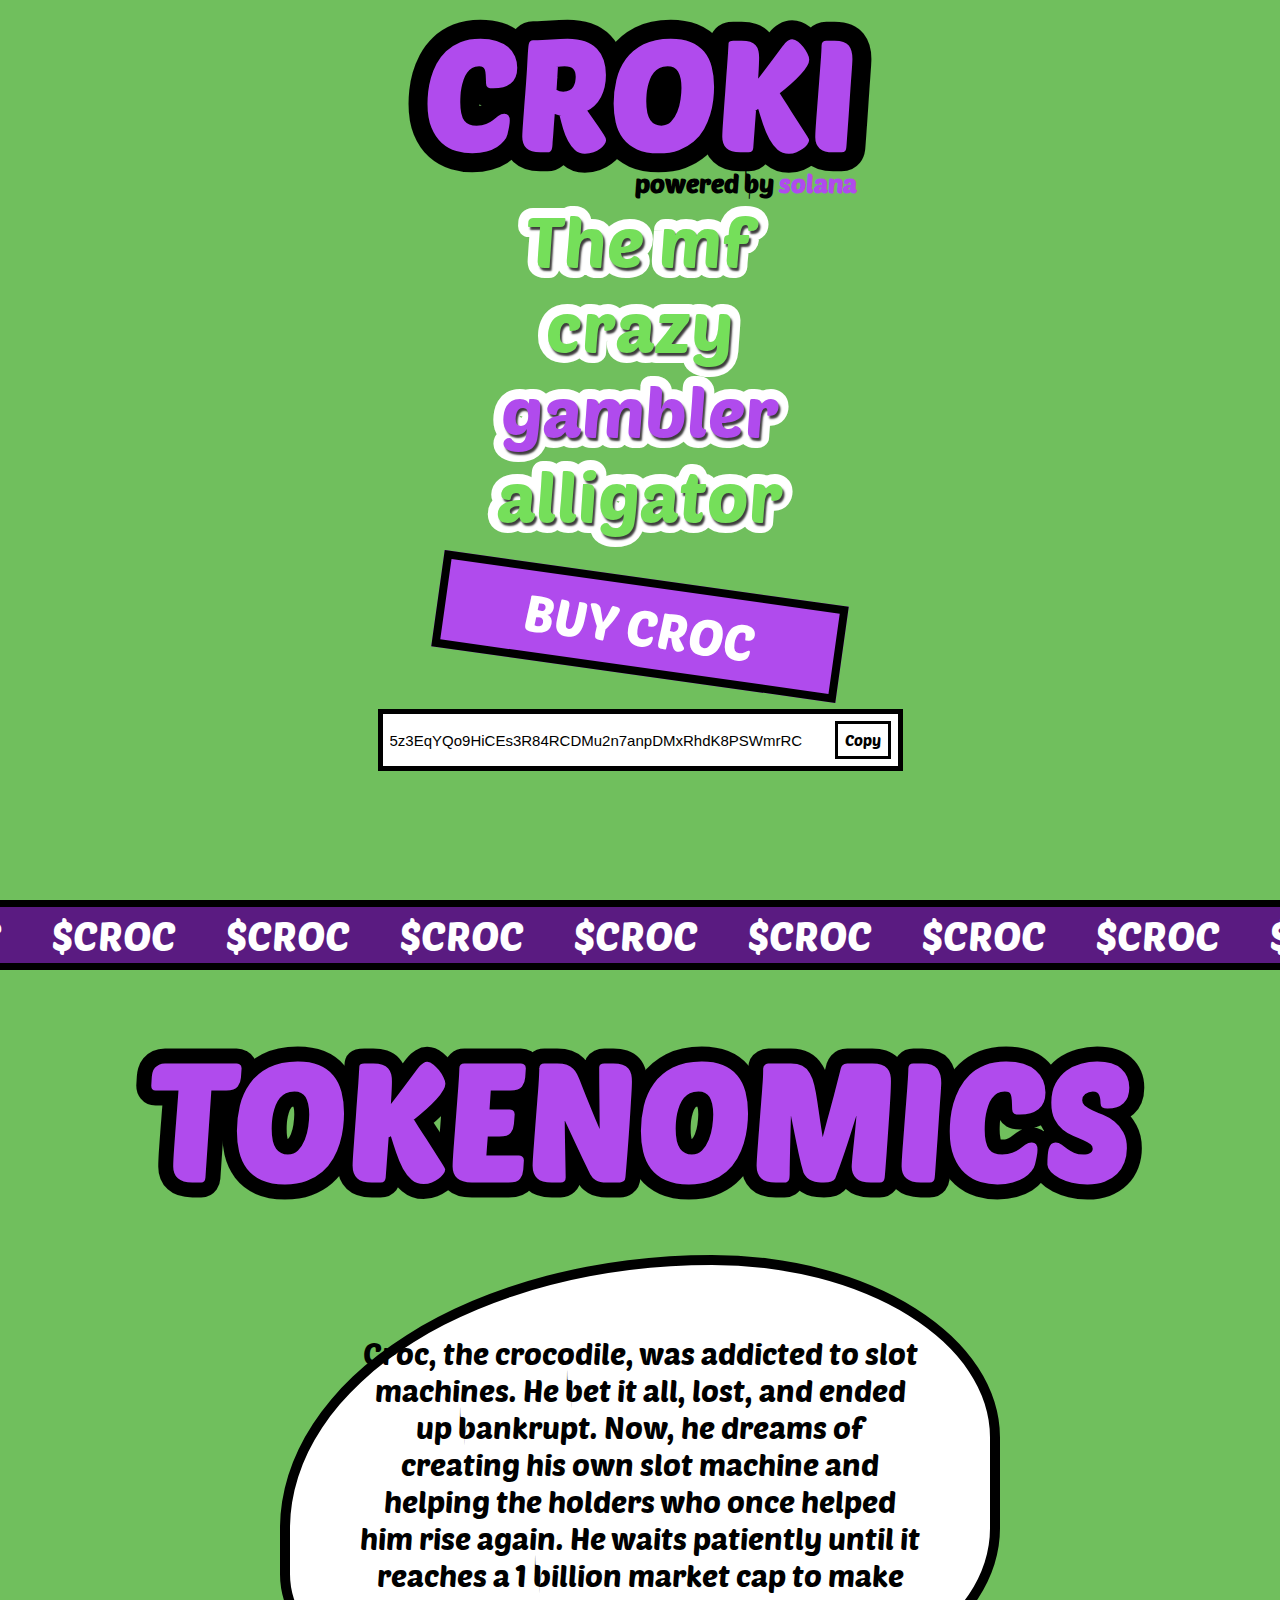
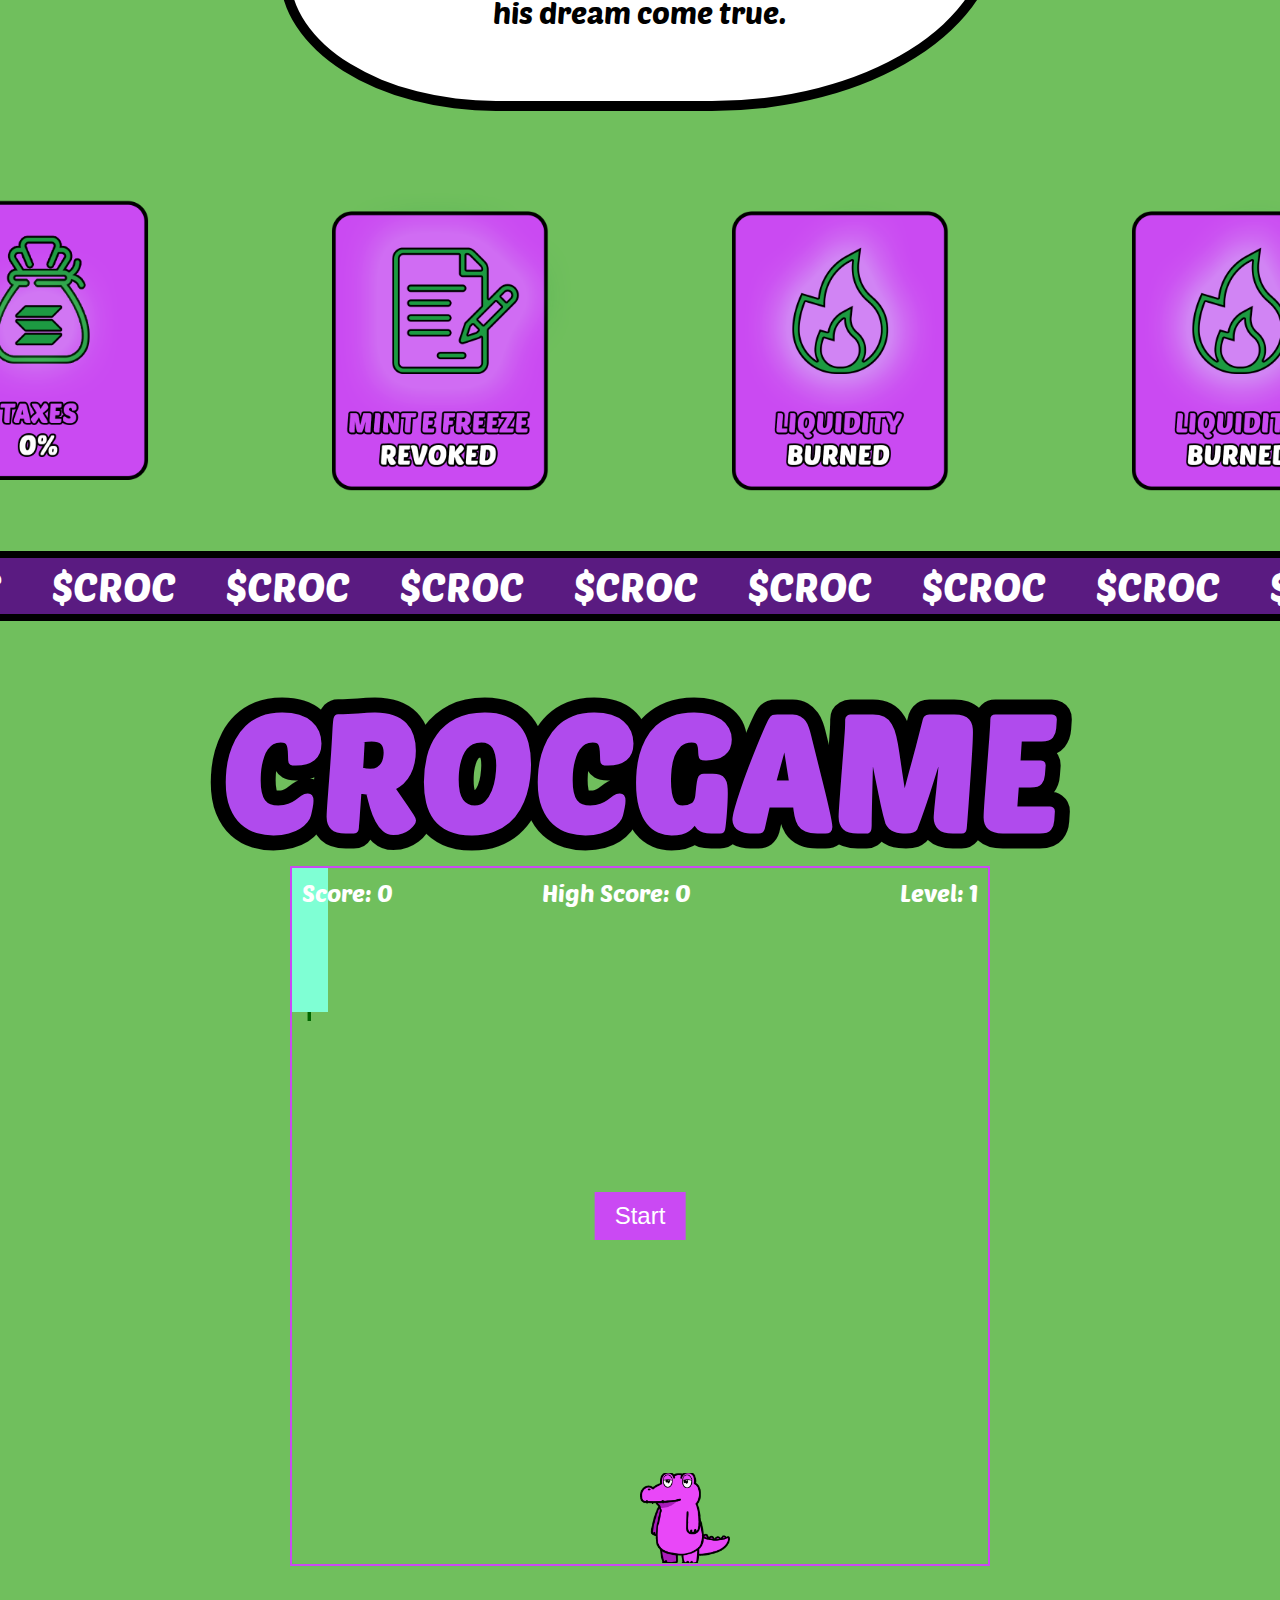
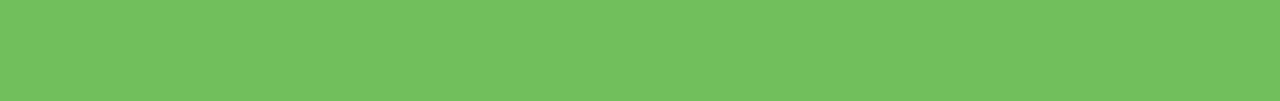
==== commit ab4e448f: "." ====
--- a/index.html
+++ b/index.html
@@ -92,11 +92,10 @@
             </div>
         </div>
         <div class="cards">
-            <img src="" alt="">
-            <img src="" alt="">
-            <img src="" alt="">
-            <img src="" alt="">
-
+            <img src="/images/Croc_card_1.png" alt="">
+            <img src="/images/Croc_card_2.png" alt="">
+            <img src="/images/Croc_card_3.png" alt="">
+            <img src="/images/Croc_card_4.png" alt="">
         </div>
         <div class="symbol">
             <img src="/images/crocslot_logo_mini.png" alt="">
--- a/style.css
+++ b/style.css
@@ -200,7 +200,7 @@
 }
 
 .tokenomics {
-    height: 100vh;
+    min-height: 100vh;
 
 }
 
@@ -289,6 +289,16 @@
     align-items: center;
 
 }
+.cards{
+    max-width: 100vw;
+    display: flex;
+    justify-content: center;
+    align-items: center;
+    padding: 0px 100px;
+}
+.cards img{
+    width: 400px;
+}
 
 @media screen and (max-width: 900px) {
     .title h1 {
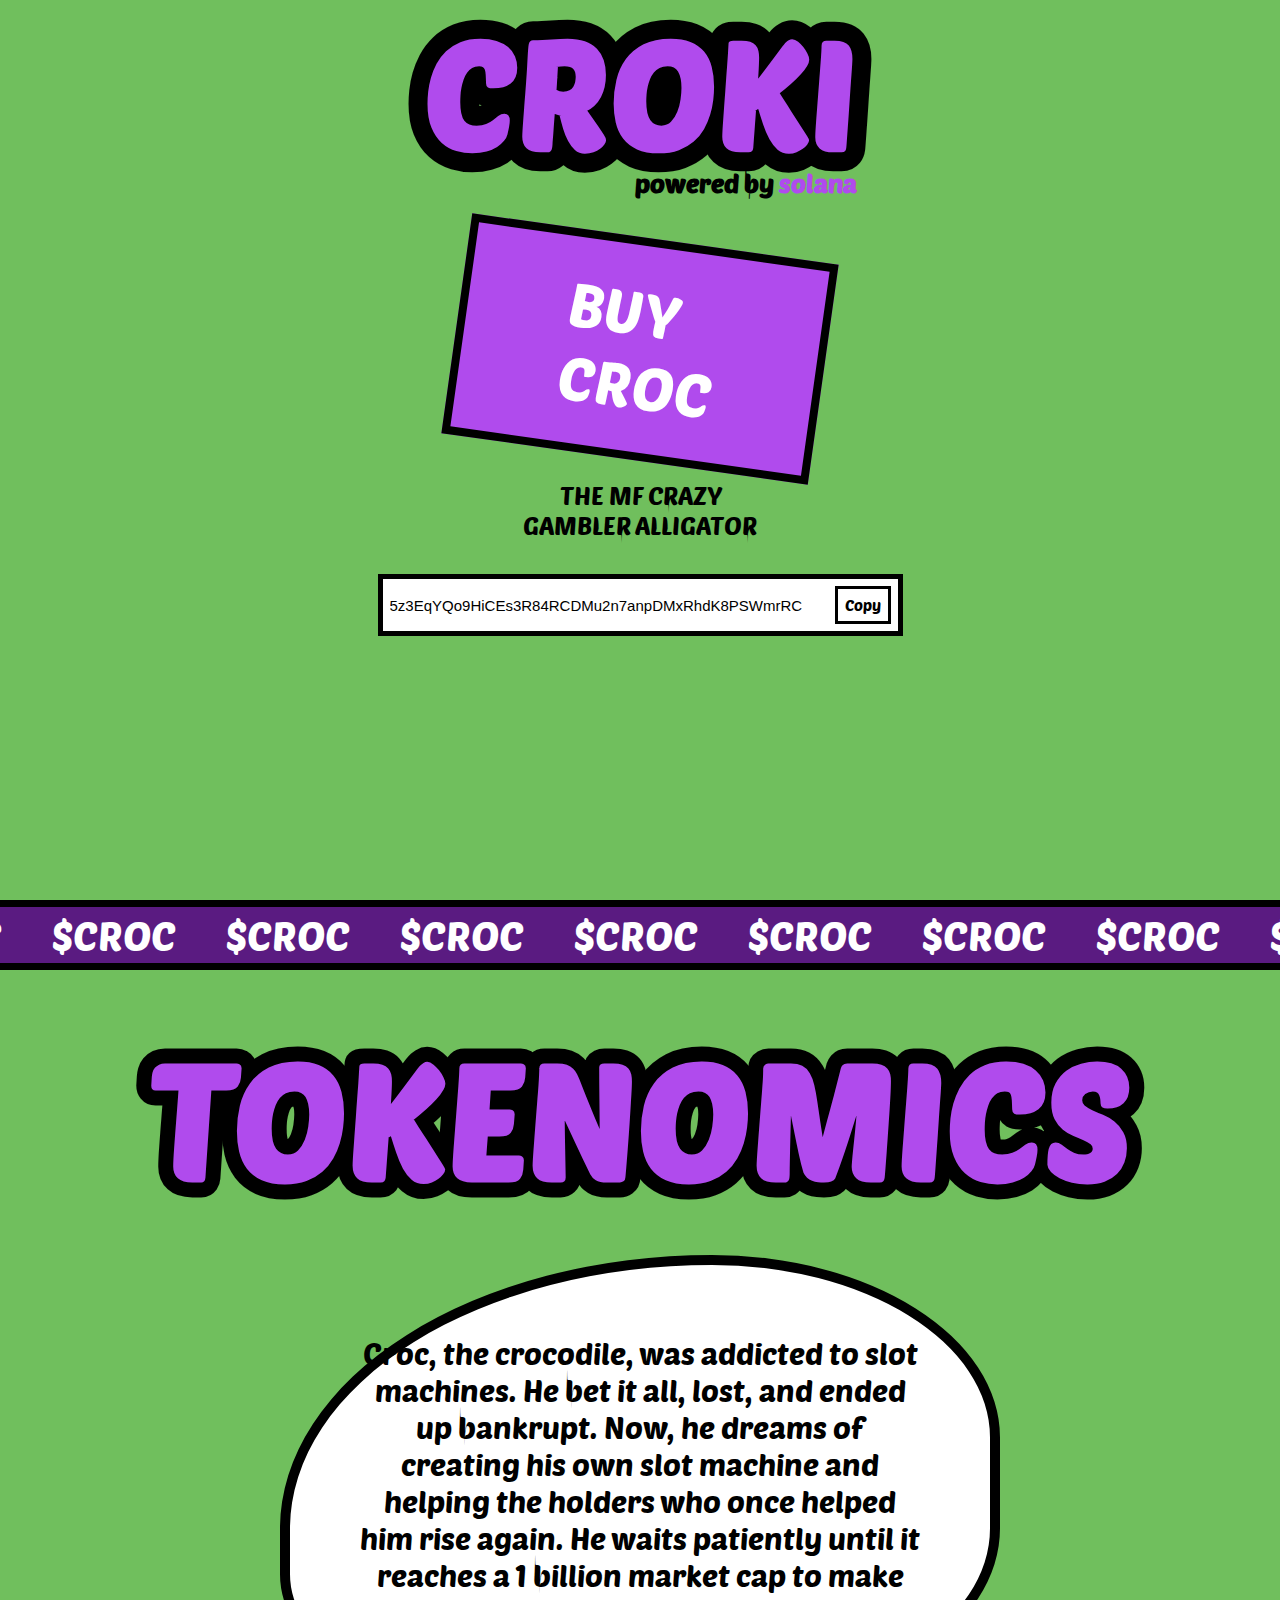
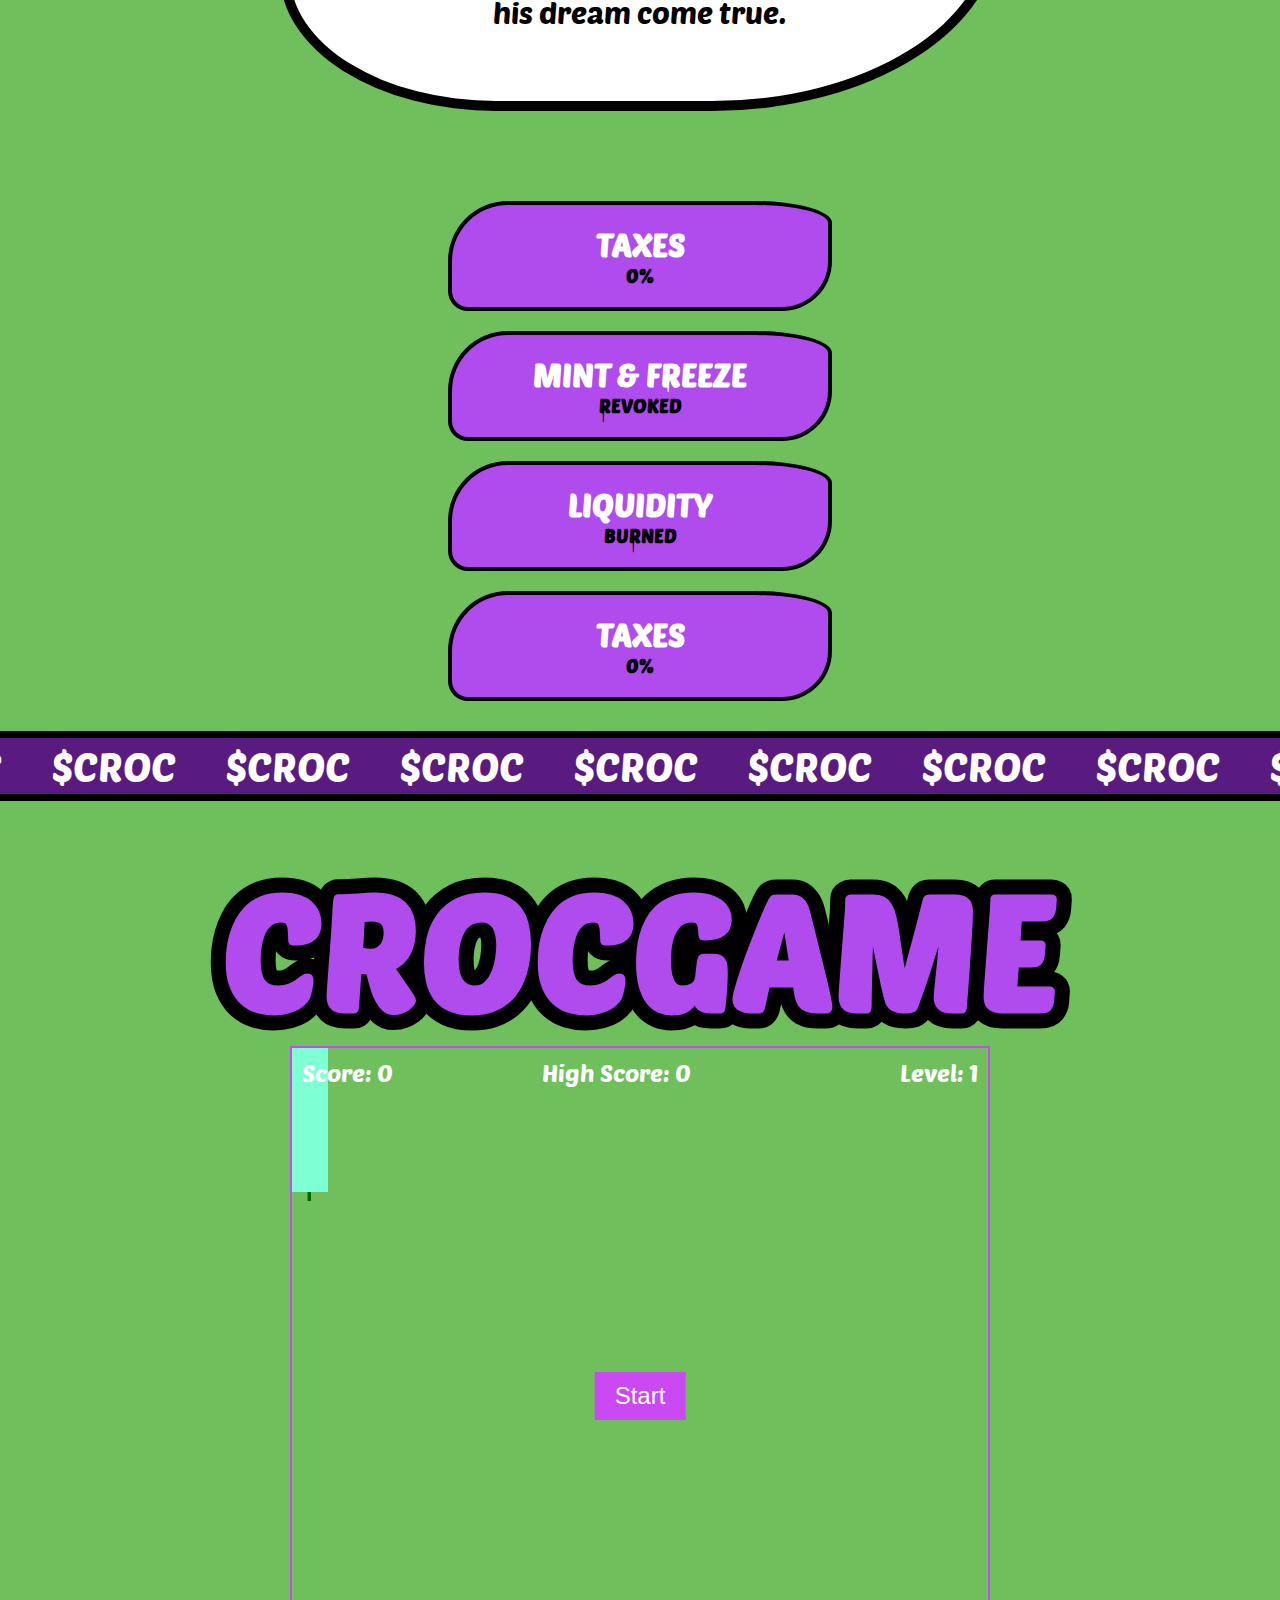
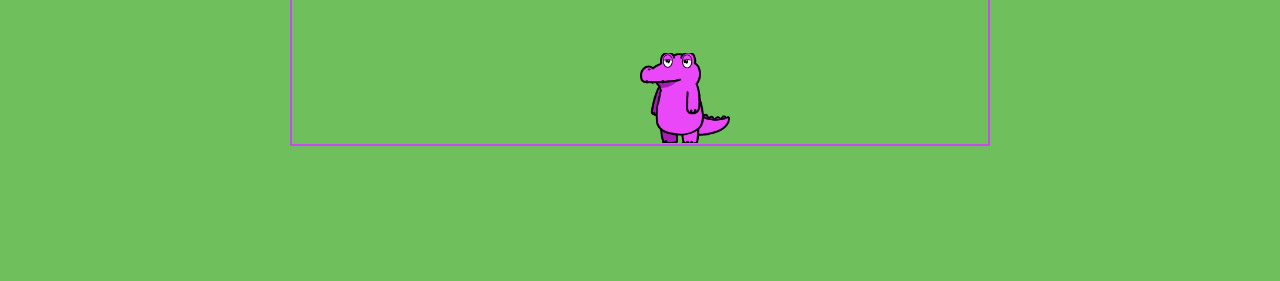
==== commit d0ccf012: "." ====
--- a/index.html
+++ b/index.html
@@ -26,10 +26,11 @@
                     <img src="images/crocslot_animated_3.gif" alt="">
                 </div>
                 <div class="hero_right">
-                    <div class="text">
+                    
+                    <a class="buy_btn" href="">BUY CROC</a>
+                     <div class="text">
                         <p>The mf crazy<span> gambler</span> alligator</p>
-                    </div>
-                    <a class="buy_btn" href="">BUY CROC</a>
+                    </div> 
                     <!-- <div class="social">
                         <ul>
                             <li><a href=""><i class="fa-brands fa-telegram"></i></a></li>
@@ -91,11 +92,30 @@
                     his dream come true.</p>
             </div>
         </div>
-        <div class="cards">
+      <!--   <div class="cards">
             <img src="/images/Croc_card_1.png" alt="">
             <img src="/images/Croc_card_2.png" alt="">
             <img src="/images/Croc_card_3.png" alt="">
             <img src="/images/Croc_card_4.png" alt="">
+        </div> --> 
+        <div class="cards_token">
+            <div class="card_token">
+                <h1>TAXES</h1>
+                <H3> 0%</H3>
+
+            </div>
+            <div class="card_token">
+                <h1>MINT & FREEZE</h1>
+                <H3>REVOKED</H3>
+            </div>
+            <div class="card_token">
+                <h1>LIQUIDITY</h1>
+                <H3> BURNED</H3>
+            </div>
+            <div class="card_token">
+                <h1>TAXES</h1>
+                <H3> 0%</H3>
+            </div>
         </div>
         <div class="symbol">
             <img src="/images/crocslot_logo_mini.png" alt="">
--- a/style.css
+++ b/style.css
@@ -95,20 +95,26 @@
 
 .text {
     display: flex;
-    max-width: 80%;
-    justify-content: center;
-    align-items: center;
-    color: #75df5a;
-    font-size: 70px;
+    max-width: 90%;
+    justify-content: center;
+    align-items: center;
+    color: black;
+    font-size: 25px;
     text-align: center;
-    -webkit-text-stroke-width: 20px;
+    margin-top: 20px;
+    text-transform: uppercase;
+    font-family: poet;
+
+/*     -webkit-text-stroke-width: 20px;
     -webkit-text-stroke-color: rgb(255, 255, 255);
     paint-order: stroke fill; 
-    text-shadow: 2px 3px 2px rgb(62, 61, 61);
+    text-shadow: 2px 3px 2px rgb(62, 61, 61); */
+
+   
 }
 
 .text span {
-    color: #b04bed;
+    color: black;
 }
 
 .hero_right .buy_btn {
@@ -116,8 +122,8 @@
     border: solid 8px black;
     color: white;
     background-color: #b04bed;
-    padding: 10px 80px;
-    font-size: 50px;
+    padding: 30px 100px;
+    font-size: 60px;
     margin-top: 40px;
     transform: rotate(8deg);
     animation: shake .1s infinite;
@@ -299,6 +305,29 @@
 .cards img{
     width: 400px;
 }
+.cards_token{
+    display: flex;
+    flex-direction: column;
+    justify-content: center;
+    padding: 30px 0px;
+    align-items: center;
+}
+.card_token{
+    width: 30vw;
+    background-color: #b04bed;
+    border: solid 4px black;
+    padding: 20px 10px;
+    display: flex;
+    flex-direction: column;
+    justify-content: center;
+    align-items: center;
+    text-align: center;
+    margin-top: 20px;
+    border-radius: 60px 20% 50px 20px;
+}
+.card_token h1{
+    color: white;
+}
 
 @media screen and (max-width: 900px) {
     .title h1 {
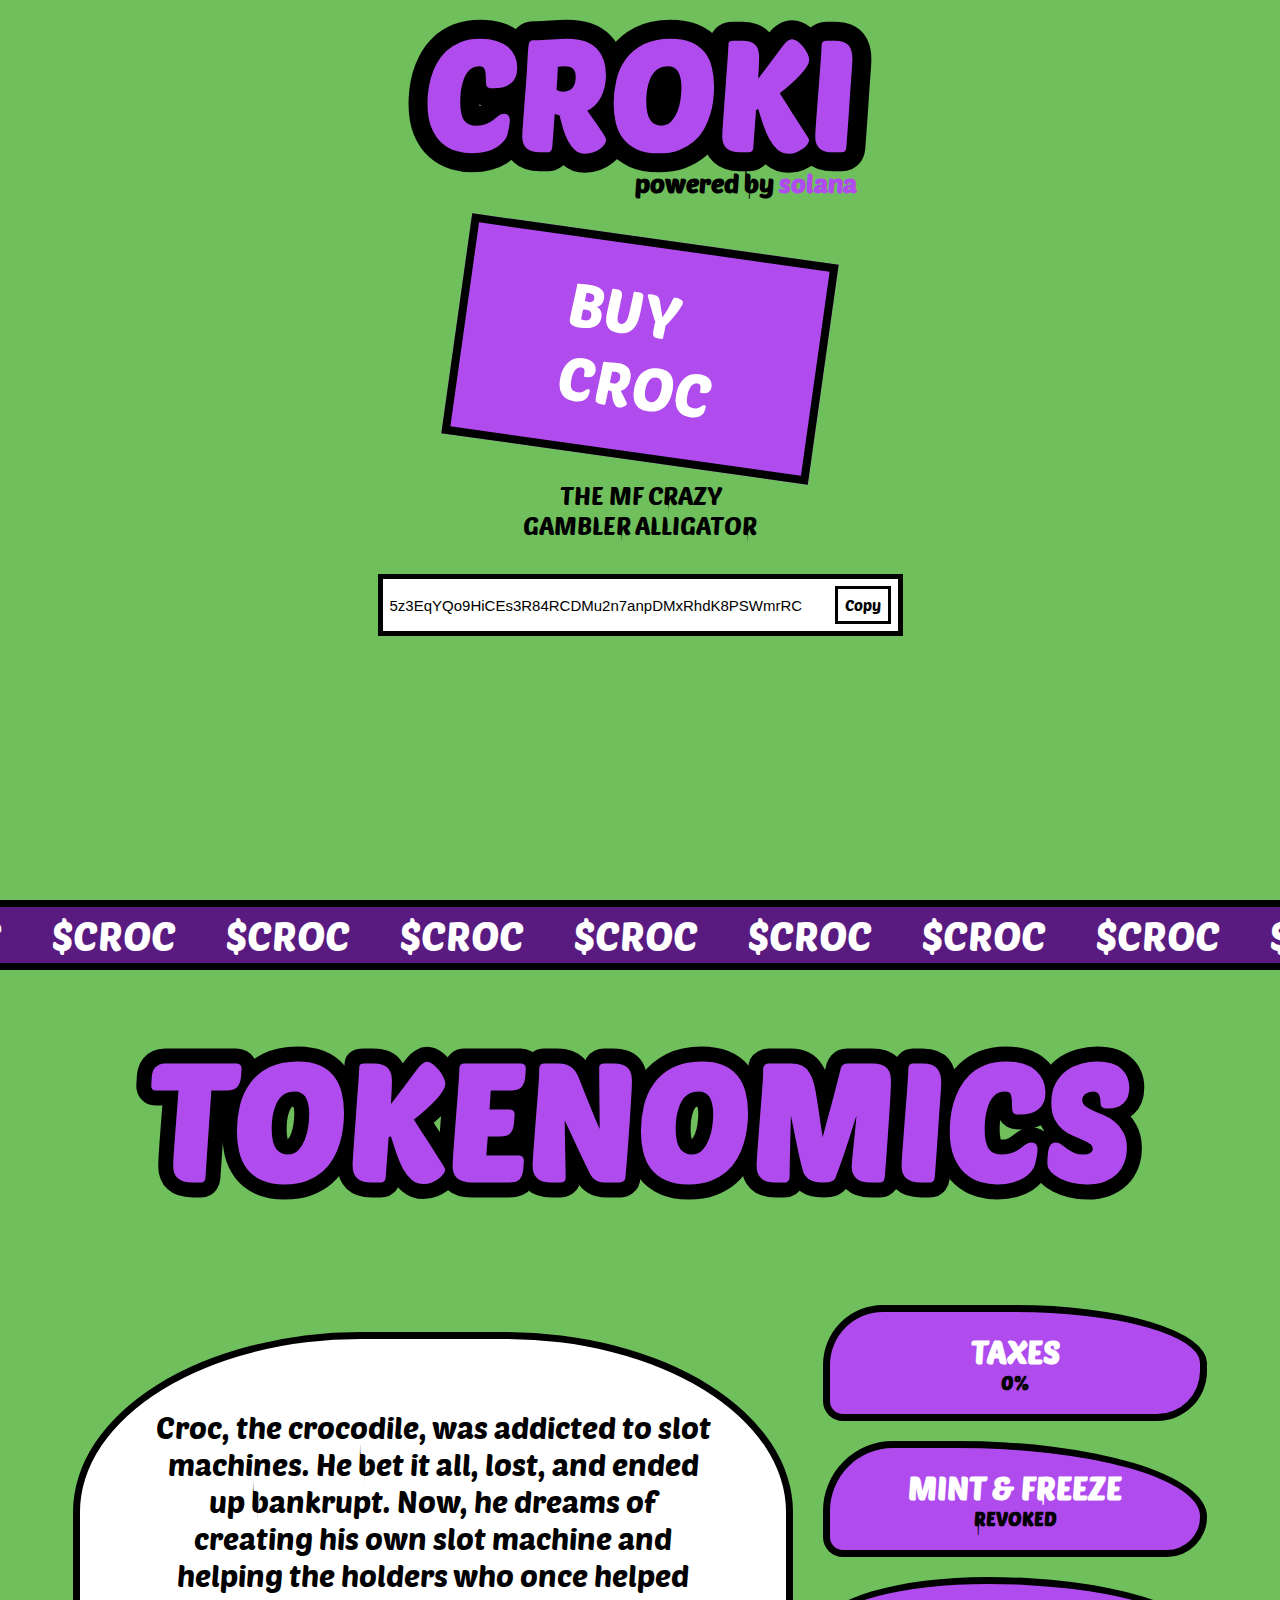
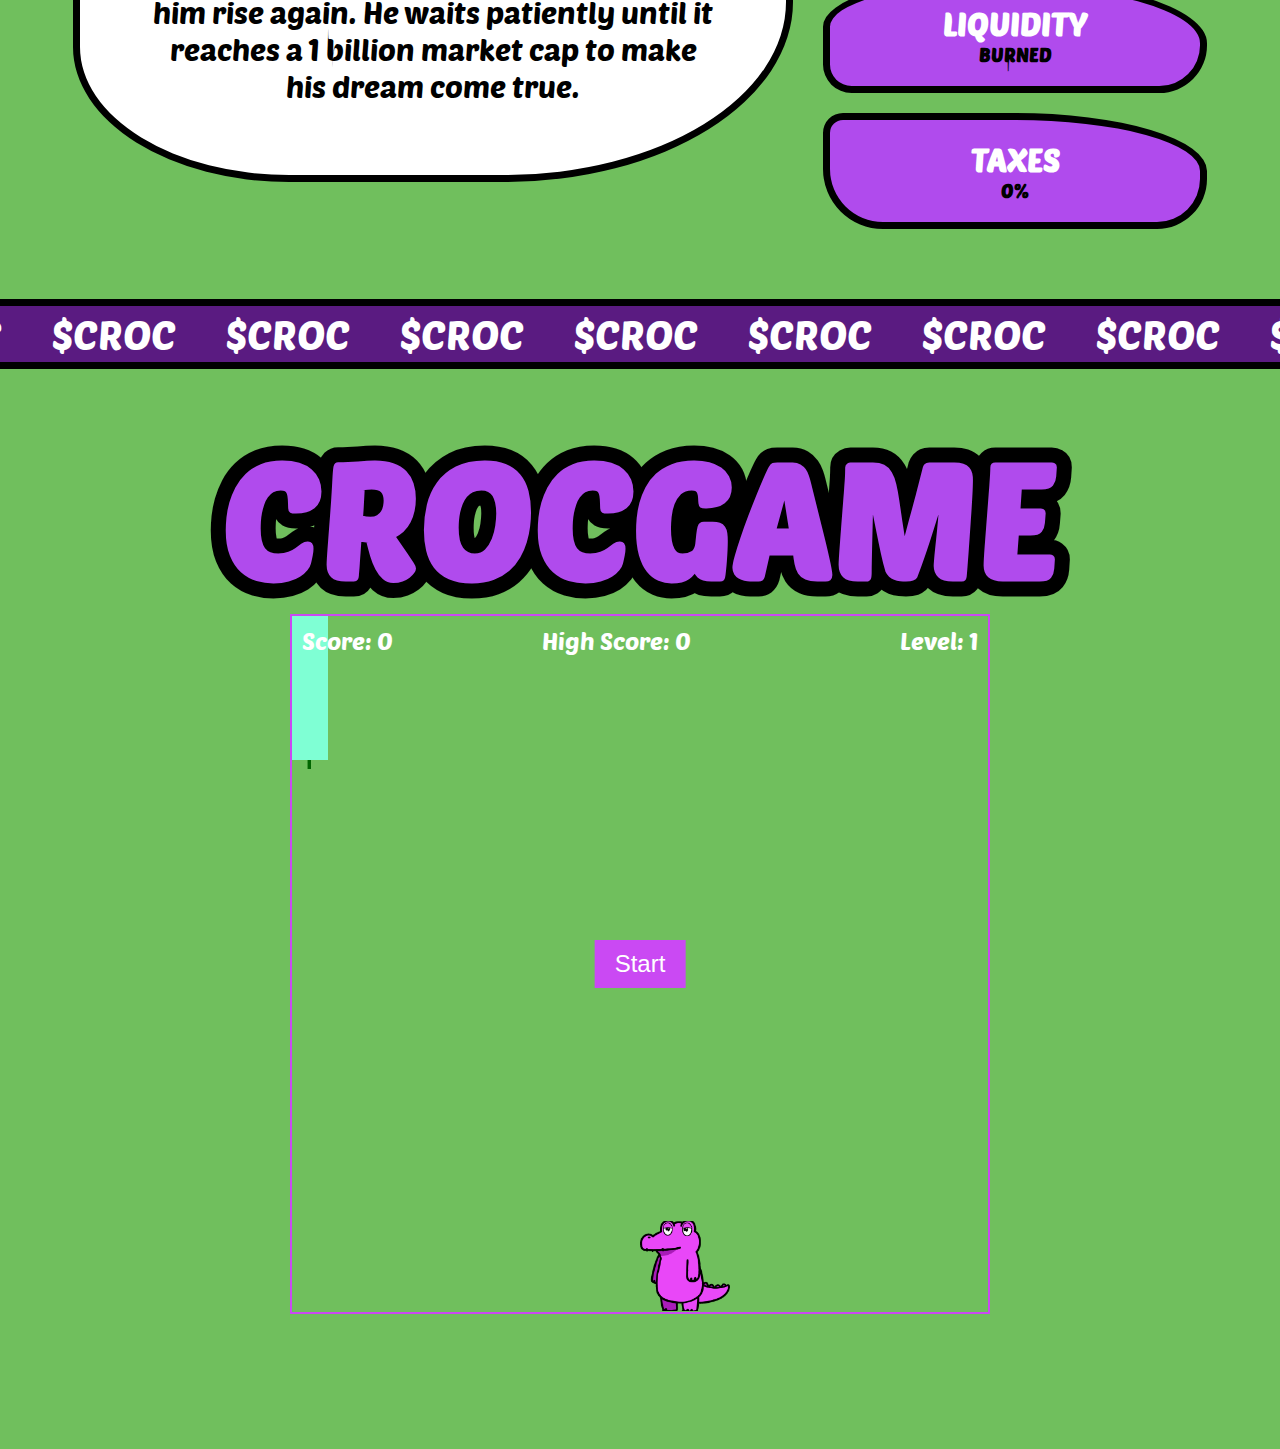
==== commit 2c3a5d0c: "." ====
--- a/index.html
+++ b/index.html
@@ -91,6 +91,25 @@
                     who once helped him rise again. He waits patiently until it reaches a 1 billion market cap to make
                     his dream come true.</p>
             </div>
+            <div class="cards_token">
+                <div class="card_token">
+                    <h1>TAXES</h1>
+                    <H3> 0%</H3>
+    
+                </div>
+                <div class="card_token">
+                    <h1>MINT & FREEZE</h1>
+                    <H3>REVOKED</H3>
+                </div>
+                <div class="card_token">
+                    <h1>LIQUIDITY</h1>
+                    <H3> BURNED</H3>
+                </div>
+                <div class="card_token">
+                    <h1>TAXES</h1>
+                    <H3> 0%</H3>
+                </div>
+            </div>
         </div>
       <!--   <div class="cards">
             <img src="/images/Croc_card_1.png" alt="">
@@ -98,25 +117,7 @@
             <img src="/images/Croc_card_3.png" alt="">
             <img src="/images/Croc_card_4.png" alt="">
         </div> --> 
-        <div class="cards_token">
-            <div class="card_token">
-                <h1>TAXES</h1>
-                <H3> 0%</H3>
-
-            </div>
-            <div class="card_token">
-                <h1>MINT & FREEZE</h1>
-                <H3>REVOKED</H3>
-            </div>
-            <div class="card_token">
-                <h1>LIQUIDITY</h1>
-                <H3> BURNED</H3>
-            </div>
-            <div class="card_token">
-                <h1>TAXES</h1>
-                <H3> 0%</H3>
-            </div>
-        </div>
+       
         <div class="symbol">
             <img src="/images/crocslot_logo_mini.png" alt="">
             <img src="/images/crocslot_logo_mini.png" alt="">
--- a/style.css
+++ b/style.css
@@ -236,16 +236,17 @@
     display: flex;
     justify-content: center;
     padding: 40px;
+    align-items: center;
 }
 
 .square {
     width: 60%;
-    height: 80%;
+    height: 100%;
     background-color: white;
     font-size: 30px;
     padding: 70px;
-    border: solid 10px;
-    border-radius: 60% 40% 40% 30%;
+    border: solid 7px;
+    border-radius: 40% 40% 40% 30%;
     text-align: center;
     z-index: 2;
 }
@@ -311,11 +312,12 @@
     justify-content: center;
     padding: 30px 0px;
     align-items: center;
+    margin-left: 30px;
 }
 .card_token{
     width: 30vw;
     background-color: #b04bed;
-    border: solid 4px black;
+    border: solid 7px black;
     padding: 20px 10px;
     display: flex;
     flex-direction: column;
@@ -323,7 +325,19 @@
     align-items: center;
     text-align: center;
     margin-top: 20px;
-    border-radius: 60px 20% 50px 20px;
+   
+}
+.card_token:nth-child(1){
+    border-radius: 60px 50% 50px 20px;
+}
+.card_token:nth-child(2){
+    border-radius: 70px 65% 40px 20px;
+}
+.card_token:nth-child(3){
+    border-radius: 45% 60% 50px 30px;
+}
+.card_token:nth-child(4){
+    border-radius: 20px 50% 50px 60px;
 }
 .card_token h1{
     color: white;
